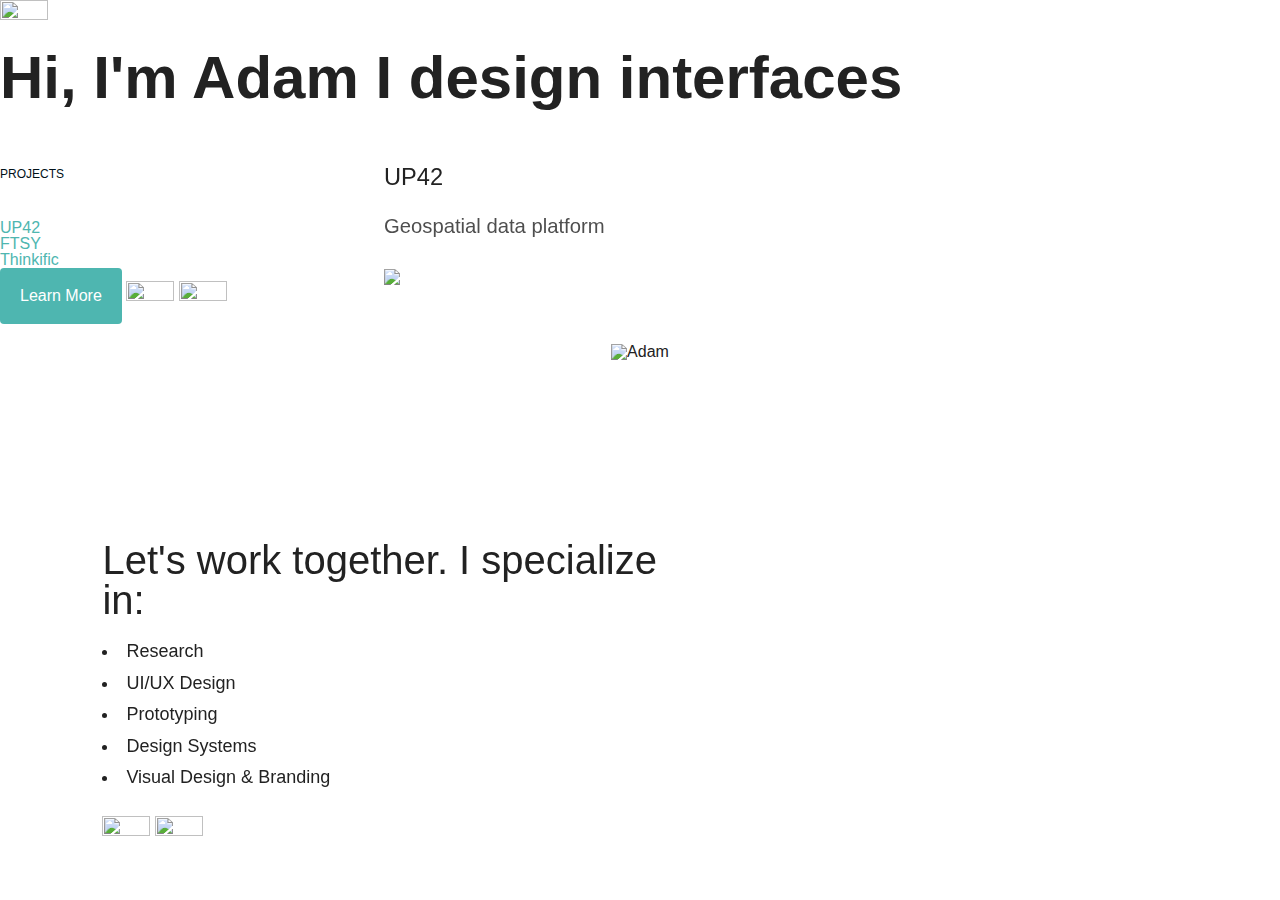
==== index.html @ db5db2db "Update index.html" ====
<!DOCTYPE html>
<html>
<head>
<meta charset="UTF-8">
<meta name="viewport" content="width=device-width, initial-scale=1.0">
<title>Adam Tester | Portfolio</title>
<link rel="stylesheet" href="css/style.css">
<link rel="icon" type="image/image/x-icon" href="images/favicon.ico"/>
<script async src="https://www.googletagmanager.com/gtag/js?id=UA-55366802-1"></script>
<script>
  window.dataLayer = window.dataLayer || [];
  function gtag(){dataLayer.push(arguments);}
  gtag('js', new Date());

  gtag('config', 'UA-55366802-1');
</script>
<!--[if lt IE 9]>
<script src="js/html5shiv.min.js"></script>
<link rel="stylesheet" href="css/ie.css">
<![endif]-->
<script src="https://ajax.googleapis.com/ajax/libs/jquery/1.11.1/jquery.min.js"></script>
<script src="js/animate.js"></script>
  <script src="js/responsiveslides.min.js"></script>
  <script>
    $(function () {
      $("#heroslider").responsiveSlides({
        manualControls: '#heroslider-pager',
        speed: 1000,
        auto: true,
        nav: true
      });
    });
</script>
</head>

<body>

<div class="flex-container">
	<div class="flex-child">
		<div class="contents">
		    <a href="index.html"><img src="images/logo-black.png" width="48" height="48"></a>
	      	<h1><span>Hi, I'm Adam</span> I design interfaces</h1>
		     <div id="heroslider-pager">
		          <h2 class="overline">Projects</h2>
		          <ol>
		             <li><a href="up42.html">UP42</a></li>
		             <li><a href="ftsy.html">FTSY</a></li>
		             <li><a href="thinkific.html">Thinkific</a></li>
		          </ol>
		    </div>
		    <div class="links">
		    	<a class="button" href="#about">Learn More</a>
		    	<a class="icon" href="https://dribbble.com/adaaam" target="_blank"><img src="images/icon-dribbble.svg" width="48" height="48"></a>
		    	<a class="icon" href="https://www.linkedin.com/in/adam-tester-50ab0ba7/" target="_blank"><img src="images/icon-linkedin.svg" width="48" height="48"></a>
			</div>
		</div>
	</div>

	<div class="flex-child">
      <div class="header-img">
        <ul class="rslides" id="heroslider">
            <li style="background-image: url(images/up42-index.png); background-position:left  center;" data-type="background" data-speed="5">
            	<h3>UP42</h3>
            	<p>Geospatial data platform</p>
            	<a href="up42.html"><img src="images/icon-right_arrow.svg"></a>
            </li>
            <li style="background-image: url(images/ftsy-index.png); background-position: center;" data-type="background" data-speed="5">
            	<h3>FTSY</h3>
            	<p>iOS shoe shopping app</p>
            	<a href="ftsy.html"><img src="images/icon-right_arrow.svg"></a>
            </li>    
            <li style="background-image: url(images/onboarding-index.png); background-position: center;" data-type="background" data-speed="5">
            	<h3>Thinkific</h3>
            	<p>Online course creation platform</p>
            	<a href="thinkific.html"><img src="images/icon-right_arrow.svg"></a>
            </li>       
        </ul>
      </div>
    </div>
</div>

<div class="about" id="about">
	<h2 class="overline">About me</h2>
	<p class="intro-large">I’m a <span>digital product designer</span> based in Berlin with extensive experience working in fast growing software startups in North America and Europe.</p>
	<p>I have a background in crafting beautiful user-centered experiences, and have worked on a diverse range of products including B2B/B2C, SaaS, websites and mobile apps.</p>
</div>

<div class="flex-container">
	<div class="flex-child" style="display: flex; justify-content: center;">
    	<img src="images/adam.jpg" alt="Adam">
    </div>

	<div class="flex-child contact">
		<div class="contents">
	      	<h2><span>Let's work together. I specialize in:</h2>
	      	<ul>
	      		<li>Research</li>
	      		<li>UI/UX Design</li>
	      		<li>Prototyping</li>
	      		<li>Design Systems</li>
	      		<li>Visual Design & Branding</li>
	      	</ul>

		    <div class="links">
		    	<a class="icon" href="https://dribbble.com/adaaam" target="_blank"><img src="images/icon-dribbble.svg" width="48" height="48"></a>
		    	<a class="icon" href="https://www.linkedin.com/in/adam-tester-50ab0ba7/" target="_blank"><img src="images/icon-linkedin.svg" width="48" height="48"></a>
			</div>
		</div>
	</div>
</div>

</body>
</html>
---- css/style.css ----
*, *:before, *:after {
	box-sizing: border-box;
	-moz-box-sizing: border-box;
	-webkit-box-sizing: border-box;
	}

html, body { 
	height: 100%;
	}

body {
	font: 100% 'Poppins', Helvetica, Arial, sans-serif;
	color: #222222;
	line-height: 1;
	margin: 0;
	padding: 0;
	background: #FFF;
	font-weight: 300;
	}
	
img {
	max-width: 100%;
	height: auto;
	}

/* Reset */

div, h1, h2, h3, h4, h5, h6, p, ul, ol, li {
	margin: 0;
	padding: 0;
	}

article, aside, footer, header, nav, section {
	display: block; 
	}

/* Type */

@font-face {
	font-family:"Metropolis"; 
	src: url(../type/Metropolis-Thin.otf);
	font-weight: 300;
	}

@font-face {
	font-family:"Metropolis"; 
	src: url(../type/Metropolis-Regular.otf);
	font-weight: 400;
	}

@font-face {
	font-family:"Metropolis"; 
	src: url(../type/Metropolis-Medium.otf);
	font-weight: 500;
	}

@font-face {
	font-family:"Metropolis"; 
	src: url(../type/Metropolis-Bold.otf);
	font-weight: 600;
	}

p {
	margin-bottom: 1.25em;
	font-size: 1.125em;
	line-height: 1.75;
	max-width: 650px;
	opacity: 0.8;
	}
	
h1, h2, h3, h4, h5, h6 {
	margin-bottom: 1rem;
	font-weight: 300;
	line-height: 1.3;
	}
	
h1, h2 {
	font-size: 2.5em;
	line-height: 1;
	}

h1 {
	margin-bottom: 1em;
	font-weight: 600;
	font-size: 60px;
	}

h3 {
	font-size: 1.3125em;
	}

.caption {
    font-style: italic;
    text-align: center;
    width: 100%;
    margin: 0 auto;
    font-size: 1em;
    opacity: 0.7;
	}

.index {
	background: url(../images/portfolio-bg.svg) no-repeat 0 0;
	background-size: cover;
	background-color: #FFF;
	}

.about-bg {
	background: url(../images/DSC06315.png) no-repeat;
	background-size: cover;
	}

.index .logo h1 {
	color: #222;
	}

.intro-header {
	font-size: 6.25em;
	color: #4eb6b0;
	max-width: 370px;
	position: relative;
	z-index:  3;
	line-height: 0.8;
	top: 200px;
	padding: 0 30px;
	}

.intro-header a {
	font-size: 14px;
	text-transform: uppercase;
	position: relative;
	font-weight: bold;
	cursor: pointer;
	color: #FFF;
	}

.intro-header a:after {
	position: absolute;
	content: "";
	height: 2px;
	background-color: #FFF;
	width: 13%;
	margin-left: 10px;
	top: 45%;
	}

.intro-header a:hover {
	color: #4eb6b0;
	}

.project-intro {
	margin: 180px auto 24px;
	padding: 0 1.875em 40px;
	color: #FFF;
	float: left;
	width: 100%;
	text-align: center;
	}

.project-intro h1 {
	font-size: 20px;
	margin-bottom: 56px;
	position: relative;
	font-weight: 500;
	}

.project-intro h1 span {
	display: block;
	font-weight: 600;
	line-height: 1;
	margin-bottom: 15px;
	font-size: 2.5em;
	}

.project-intro p {
	font-size: 20px;
	max-width: 550px;
	margin: 0 auto;
	}

.about h1:after, .project-intro h1:after {
	margin: initial;
	}

.project-info {
	padding: 60px 0;
	margin: 0 auto;
	max-width: 650px;
	}

.project-image {
	margin-top: 75px;
	}

.project-info h2 {
	text-transform: uppercase;
	font-weight: 600;
	color: #4eb6b0;
	font-size: 18px;
	line-height: 1.3;
	}

.project-info .intro {
	font-size: 24px;
	font-weight: 600;
	opacity: 1;
	}

.project-img {
    width: 100%;
    text-align: center;
	}

.project-img img {
	width: 650px;
	position: relative;
    bottom: -3px;
	}

@media screen and (min-width: 641px) {
.intro-header {
	line-height: 0.6;
	max-width: 480px;
	font-size: 8.5em;
	}

.project-image {
	margin-top: 100px;
	}
}

@media screen and (min-width: 1025px) {
.intro-header {
	top: 30%;
	left: 12%;
	font-size: 14.125em;
	max-width: initial;
	position: fixed;
	display: block;
	color: #4eb6b0;
	}

.intro-header a {
	color: #222;
	top: -40px;
	}

.intro-header a:after {
	background-color: #222;
	}

.project-intro {
	width: 50%;
	text-align: left;
	padding-left: 8%;
	margin: 270px auto 0;
	}

.project-intro h1 span {
	font-size: 3.75rem;
	}

.project-intro p {
	margin: initial;
	}

.project-info {
	padding: 120px 0;
	position: relative;
	}

.project-info h2 {
	font-size: 20px;
	position: absolute;
    z-index: 1;
    top: 130px;
    left: -115px;
    -webkit-transform-origin: 0 0;
    -ms-transform-origin: 0 0;
    transform-origin: 0 0;
    -webkit-transform: rotate(-90deg) translateX(-100%);
    -ms-transform: rotate(-90deg) translateX(-100%);
    transform: rotate(-90deg) translateX(-100%);
	}

.project-img {
	float: left;
	overflow: hidden;
    width: 50%;
    bottom: -3px; 
    right: 0;
    position: absolute;
    max-width: 740px;
    padding-left: 1.875em;
	padding-right: 8%;
	}

.project-img img {
	width: 100%;
	}
}

@media screen and (min-width: 1920px) {
.intro-header {
	font-size: 18.125em;
	}
}
	
/* Lists */

ul {
	margin-bottom: 1.25em;
	list-style-position: inside;
	line-height: 1.75;
	font-size: 1.125em;
	}


@media screen and (min-width: 1025px) {
	ol { 
	    counter-reset: item;
	    list-style-type: none;
	}

	ol li {
	    list-style-type: decimal-leading-zero;
	    list-style-position: outside;
	    display: block;
	}
}

/* Links */

a {
	color: #4EB6B0;
	text-decoration: none;
	}

a:hover, a:focus {
	transition: all 0.2s ease-in-out 0s;
	-moz-transition: all 0.2s ease-in-out 0s; 
	-webkit-transition: all 0.2s ease-in-out 0s;
	}

a img {
	border: none; 
	}

a[href*="#"] img {
	-webkit-transition: all 0.4s ease;
	transition: all 0.4s ease;
	position: absolute;
	bottom: 20px;
	left: 0;
	right: 0;
	margin: 0 auto;
	}
	
a[href*="#"] img:hover {
	opacity: 0.5;
	-webkit-transform: rotate(360deg);
	transform: rotate(360deg);
	}

.button {
	margin-bottom: 1.25em;
	background: #4eb6b0;
	color: #FFF;
	display: inline-block;
	padding: 1.25em;
	border-radius: 4px;
	}
	
.button:hover {
	opacity: 0.7;
	}
	
/* Layout */

.row {
	margin: 0 auto;
	max-width: 88em;
	width: 100%;
	overflow: hidden;
	}
	
.col {
	float: left;
	width: 100%;
	padding-left: 1.875em;
	padding-right: 1.875em;
	position: relative;
	}

.full {
	padding-left: 1.875em;
	padding-right: 1.875em;
	}

.header-container {
	position: absolute;
	width: 100%;
	max-width: 70em;
	}
	
.header-pager {
	width: 100%;
	position: absolute;
	}

.header-img {
	width: 100%;
	height: 100%;
	}
	
.logo img {
	vertical-align: middle;
	width: 40px;
	}

.logo h1 {
	display: none;
	font-size: 12px;
	font-weight: 400;
	margin-left: 4px;
	color: #FFF;
	}

.logo:hover {
	opacity: 0.8;
	}

.logo {
	margin: 0 0 0.625em;
	position: absolute;
	z-index: 3;
	top: 30px;
	left: 30px;
	font-size: 2em;
	color: #011118;
	display: inline-block;
	}

.project-container {
	max-width: 900px;
	margin: 0 auto;
	}

.about {
	max-width: 600px;
	margin: 160px 8% 100px;
	position: absolute;
	color: #FFF;
	}

.about p {
	opacity: 1;
	}

.contact {
	margin: 160px 8% 0;
	font-weight: 400;
	position: absolute;
	}

footer {
 	width: 100%;
  	position: relative;
  	clear: both; 
  	overflow: hidden;
  	text-align: center;
  	padding-bottom: 40px;
  	}
	
footer p {
	font-size: 1em;
	margin-top: 48px;
	}

footer .logo {
	margin-top: 40px;
	position: static;
	width: 32px;
	margin-bottom: 0;
	}

.social {
	margin-top: 40px;
	display: block;
	}

@media screen and (min-width: 641px) {
.about {
	margin: 220px 8% 200px;
	}

.contact {
	margin: 180px 8% 0;
	width: 50%;
	max-width: 600px;
	}

footer {
  	margin: 80px 0;
  	padding-bottom: 80px;
  	}

footer p {
	float: left;
	font-size: 1em;
	margin: 10px 0;
	padding-left: 8%;
	}

footer .logo {
	margin-top: 0;
	}

.social {
	float: right;
	margin-top: 10px;
	padding-right: 8%;
	}
}

@media screen and (min-width: 1025px) {
.logo{
	top: 40px;
	}
	
.header-pager {
	width: 40%;
	float: left;
	position: relative;
	height: 100%;
	}

.header-img {
	width: 70%;
	position: absolute;
	bottom: 0;
	right: 0;
	height: 82%;
	}

.logo {
	left: 8%;
	}

footer .row {
	text-align: left;
	}

.project-header .row {
	position: relative;
	height: 650px;
	}
}	

@media screen and (min-width: 1120px) {
.project-overlay {
	padding: 0;
	}

.project-header .row {
	height: 750px;
	}
}
		
/* Navigation */

nav {
	position: absolute;
	top: 30px;
	right: 15px;
	z-index: 3;
	font-size: 12px;
	}
	
nav ul {
	line-height: 3.5;
	font-size: 1em;
	}

nav li {
	display: inline-block;
	}

nav a {
	font-size: 1em;
	padding: 15px;
	color: #011118;
	font-weight: 400;
	}
	
@media screen and (min-width: 35em) {
nav {
	left: auto;
	top: 27px;
	right: 15px;
	font-size: initial;
	}	

.logo h1 {
	font-size: 16px;
	display: inline-block;
	}
}

@media screen and (min-width: 1024px) {
nav {
	right: 8%;
	top: 35px;
	}
}


 /* Portfolio Pages */

.project-bg {
	background: #F2F2F2;
	margin: 60px 0;
 	}

.project-bg:last-of-type {
	margin-bottom: 0;
 	}

.mobile-mockup {
	margin-top: 50px;
	}

.mobile-bg {
	height: 300px;
	margin-top: 200px;
	position: relative;
	}

.think-header {
	background: url(../images/onboarding-bg.svg) bottom no-repeat;
	background-size: cover;
	background-color: #34002F;
	}

.up-header {
	background: url(../images/up-bg.svg) bottom no-repeat;
	background-size: cover;
	background-color: #020047;
	}


.ftsy-header {
	background: url(../images/ftsy-bg.svg) bottom no-repeat;
	background-size: cover;
	background-color: #C6AA74;
	}

.think-app-overlay {
	position: relative;
	top: -100px;
	max-width: 900px;
	margin: 0 auto -120px;
	padding: 0 15px;
	}

@media screen and (min-width: 641px) {
.mobile-bg {
	height: 500px;
	}
}

@media screen and (min-width: 1025px) {
.project-bg {
	margin: 120px 0;
 	}

.mobile-bg {
	height: 679px;
	margin-top: 400px;
	}
}

@media screen and (min-width: 1120px) {
.theme-overlay {
	min-height: 4178px;
	}
}

/* Misc */

video {
	width: 100% !important;
	height: auto !important;
	border: 1px solid #dadada;
	margin-bottom: 100px;
	}

/* HP Slider */

.rslides {
	list-style: none;
	padding: 0;
	margin: 0 auto 40px;
	width: 100%;
	height: 100%;
  	}

.rslides li {
	-webkit-backface-visibility: hidden;
	position: absolute;
	display: none;
	width: 100%;
	left: 0;
	top: 0;
	background-size: cover;
	height: 100%;
 	}

  .rslides_nav {
	z-index: 1000;
	bottom: 32px;
	}

 .rslides_nav:hover {
 	opacity: 0.5;
 	}

 .rslides_nav.prev {
 	position: absolute;
 	left: 30px;
 	background: url(../images/left-arrow.png) no-repeat;
 	background-size: 30px;
 	width: 30px;
 	height: 30px;
 	color: transparent;
	}

 .rslides_nav.next {
 	position: absolute;
 	left: 80px;
 	background: url(../images/right-arrow.png) no-repeat;
 	background-size: 30px;
 	width: 30px;
 	height: 30px;
 	color: transparent;
	}

.rslides li:first-child {
	position: relative;
	display: block;
	float: left;
	}

.rslides img {
	display: block;
	height: auto;
	float: left;
	width: 100%;
	border: 0;
 	}

#heroslider {
	box-shadow: none;
	-moz-box-shadow: none;
	-webkit-box-shadow: none;
	margin: 0 auto;
	position: relative;
	}

.rslides_tabs {
	padding: 0;
	position: absolute;
	bottom: 40px;
	left: 30px;
	z-index: 100;
	text-align: left;
	font-weight: 500;
	margin-bottom: 30px;
	padding-bottom: 10px;
	}

.rslides_tabs li {
	position: relative;
	list-style-type: none;
	}

.rslides_tabs a {
	width: auto;
	line-height: 22px;
	height: auto;
	background: transparent;
	color: #011118;
	display: none;
	font-size: 40px;
	font-weight: 200;
	opacity: 0.3;
	}

.rslides_tabs li span {
	display: block;
	font-weight: 300;
	font-size: 14px;
	}

.rslides_here a {
	color: #011118;
	display: block;
	opacity: 1;
	font-weight: 600;
	border-bottom: 9px solid #A7DBD8;
	transition: none;
	}

#heroslider-pager {
	list-style: none;
	}

#heroslider-pager img {
	float: left;
	}

#heroslider-pager h2 {
	font-size: 12px;
	margin-bottom: 40px;
	text-transform: uppercase;
	color: #011118;
	font-weight: 400;
	display: none;
	}

@media screen and (min-width: 1025px) {
.rslides_nav {
	display: none;
	}

.rslides_tabs {
	top: initial;
	bottom: 11%;
	left: 8%;
	margin: 0;
	}

.rslides_tabs li {
	margin-bottom: 36px;
	}

.rslides_tabs a {
	display: inline-block;
	}

#heroslider-pager, #heroslider-pager h2 {
	display: block;
	}
 }

 @media screen and (min-width: 1280px) {
.rslides_nav.prev {
	right: 15%;
	left: initial;
	bottom: 86%;
	display: none;
	background: url(../images/left-arrow.png) no-repeat;
	background-size: 30px;
	}

.rslides_nav.next {
 	right: 11%;
 	left: initial;
 	top: 86%;
 	display: none;
 	background: url(../images/left-arrow.png) no-repeat;
 	background-size: 30px;
	}
 }
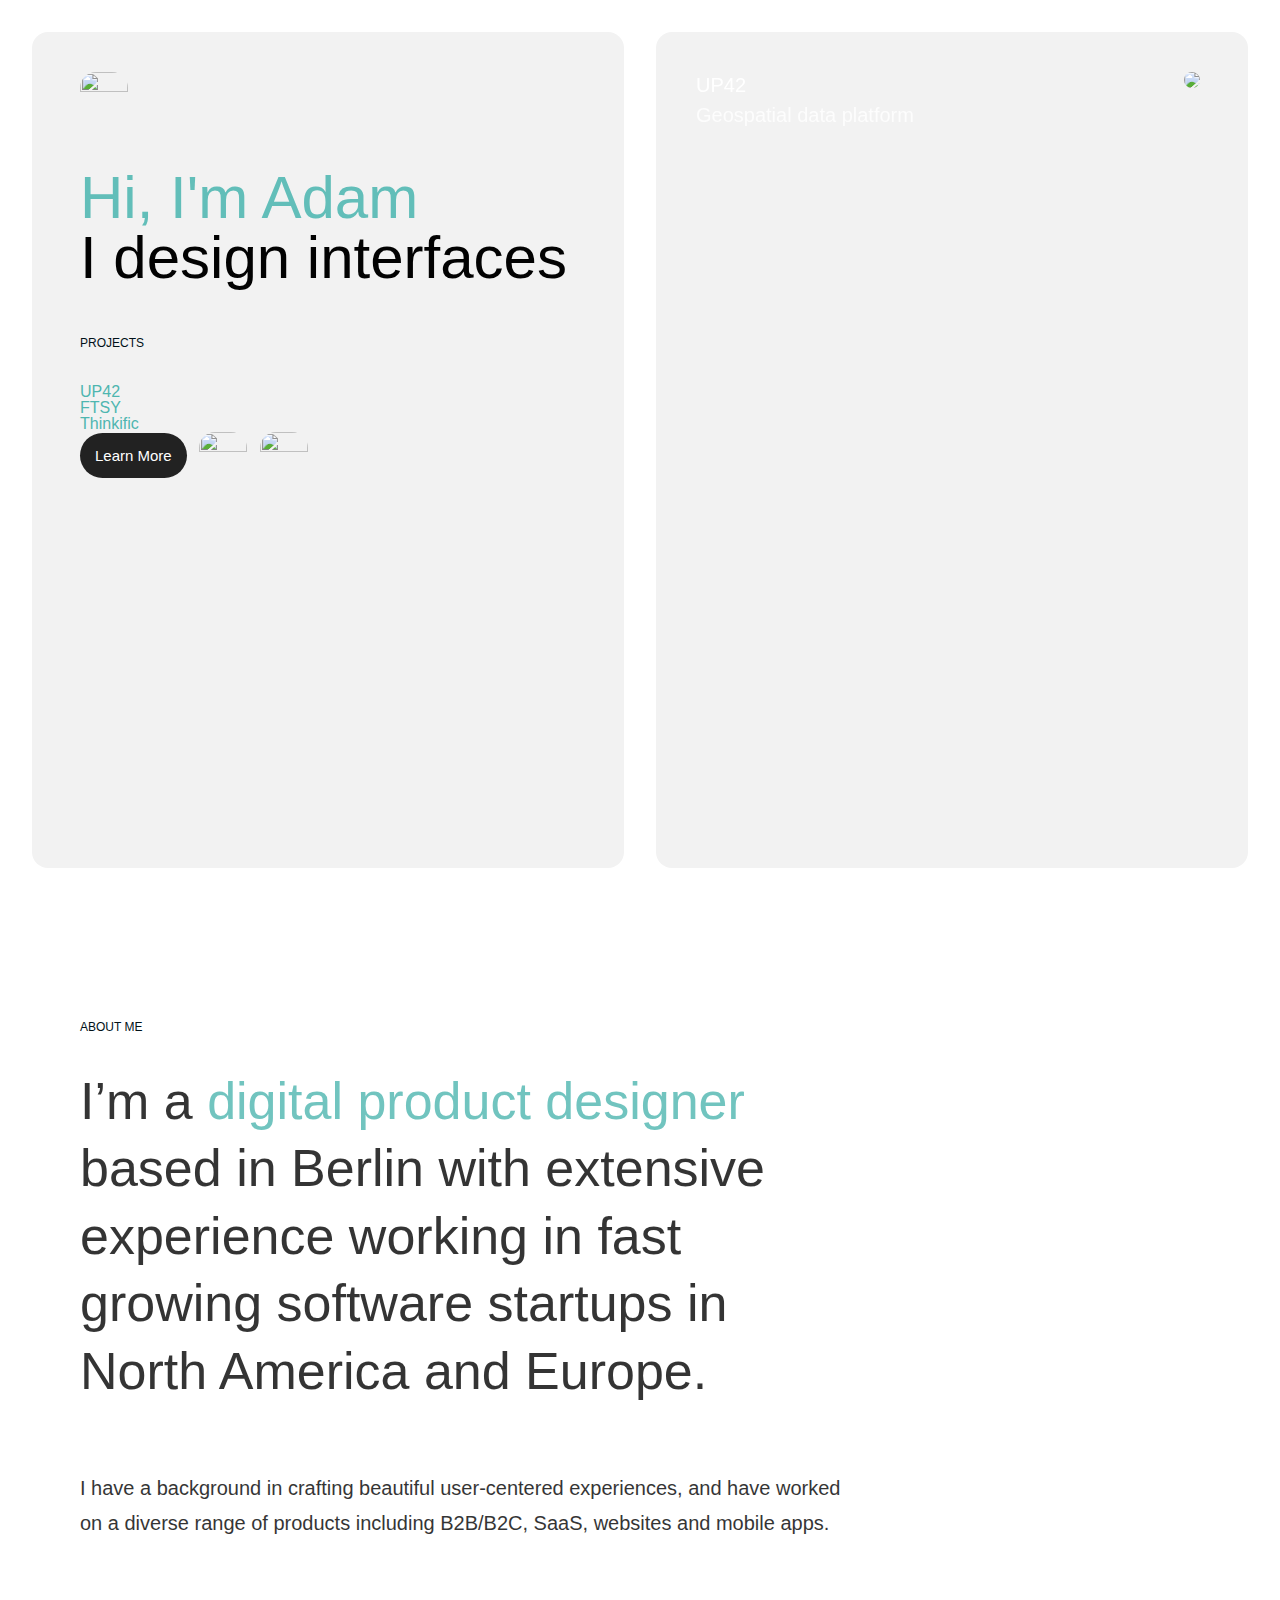
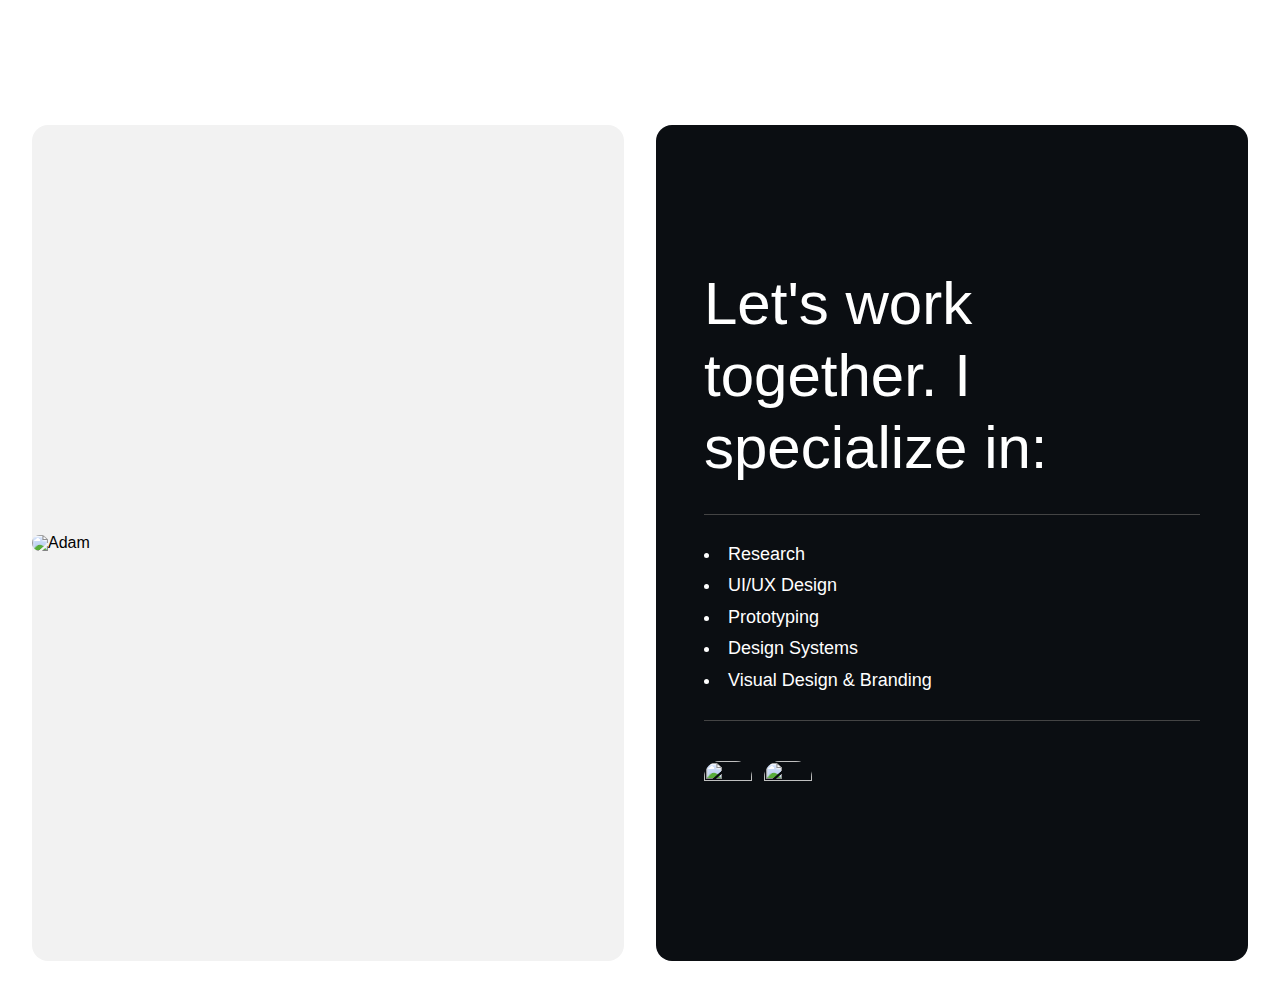
==== commit 2be0b002: "CSS updates mobile" ====
--- a/index.html
+++ b/index.html
@@ -63,16 +63,19 @@
             	<h3>UP42</h3>
             	<p>Geospatial data platform</p>
             	<a href="up42.html"><img src="images/icon-right_arrow.svg"></a>
+            	<a class="link" href="up42.html">View Project &#x2192;</a>
             </li>
             <li style="background-image: url(images/ftsy-index.png); background-position: center;" data-type="background" data-speed="5">
             	<h3>FTSY</h3>
             	<p>iOS shoe shopping app</p>
             	<a href="ftsy.html"><img src="images/icon-right_arrow.svg"></a>
+            	<a class="link" href="ftsy.html">View Project &#x2192;</a>
             </li>    
             <li style="background-image: url(images/onboarding-index.png); background-position: center;" data-type="background" data-speed="5">
             	<h3>Thinkific</h3>
             	<p>Online course creation platform</p>
             	<a href="thinkific.html"><img src="images/icon-right_arrow.svg"></a>
+            	<a class="link" href="thinkific.html">View Project &#x2192;</a>
             </li>       
         </ul>
       </div>
--- a/css/style.css
+++ b/css/style.css
@@ -9,13 +9,13 @@
 	}
 
 body {
-	font: 100% 'Poppins', Helvetica, Arial, sans-serif;
-	color: #222222;
+	font: 100% 'Helvetica Neue', Helvetica, Arial, sans-serif;
+	color: #020202;
 	line-height: 1;
 	margin: 0;
 	padding: 0;
 	background: #FFF;
-	font-weight: 300;
+	font-weight: 400;
 	}
 	
 img {
@@ -37,32 +37,32 @@
 /* Type */
 
 @font-face {
-	font-family:"Metropolis"; 
-	src: url(../type/Metropolis-Thin.otf);
+	font-family:"Helvetica Neue"; 
+	src: url(../type/helvetica-neue/HelveticaNeue-Thin.otf);
 	font-weight: 300;
 	}
 
 @font-face {
-	font-family:"Metropolis"; 
-	src: url(../type/Metropolis-Regular.otf);
+	font-family:"Helvetica Neue"; 
+	src: url(../type/helvetica-neue/HelveticaNeue-Light.otf);
 	font-weight: 400;
 	}
 
 @font-face {
-	font-family:"Metropolis"; 
-	src: url(../type/Metropolis-Medium.otf);
+	font-family:"Helvetica Neue"; 
+	src: url(../type/helvetica-neue/HelveticaNeue-Regular.otf);
 	font-weight: 500;
 	}
 
 @font-face {
-	font-family:"Metropolis"; 
-	src: url(../type/Metropolis-Bold.otf);
+	font-family:"Helvetica Neue"; 
+	src: url(../type/helvetica-neue/HelveticaNeueBold.ttf);
 	font-weight: 600;
 	}
 
 p {
 	margin-bottom: 1.25em;
-	font-size: 1.125em;
+	font-size: 1.25em;
 	line-height: 1.75;
 	max-width: 650px;
 	opacity: 0.8;
@@ -80,9 +80,16 @@
 	}
 
 h1 {
-	margin-bottom: 1em;
-	font-weight: 600;
+	margin-bottom: 0.75em;
+	font-weight: 500;
 	font-size: 60px;
+	}
+
+h2 {
+	margin-bottom: 0.75em;
+	font-weight: 500;
+	font-size: 40px;
+	line-height: 1.3;
 	}
 
 h3 {
@@ -98,19 +105,25 @@
     opacity: 0.7;
 	}
 
+.overline {
+	font-size: 12px;
+	margin-bottom: 32px;
+	text-transform: uppercase;
+	color: #011118;
+	font-weight: 400;
+	display: none;
+	}
+
+.intro-large {
+	font-size: 36px;
+	line-height: 1.3;
+	font-weight: 400;
+	}
+
 .index {
 	background: url(../images/portfolio-bg.svg) no-repeat 0 0;
 	background-size: cover;
 	background-color: #FFF;
-	}
-
-.about-bg {
-	background: url(../images/DSC06315.png) no-repeat;
-	background-size: cover;
-	}
-
-.index .logo h1 {
-	color: #222;
 	}
 
 .intro-header {
@@ -177,7 +190,7 @@
 	margin: 0 auto;
 	}
 
-.about h1:after, .project-intro h1:after {
+.project-intro h1:after {
 	margin: initial;
 	}
 
@@ -216,6 +229,28 @@
     bottom: -3px;
 	}
 
+.contact h2 {
+	font-size: 60px;
+	line-height: 1.2;
+	font-weight: 400;
+	margin-bottom: 0.5em;
+	}
+
+.contact ul {
+	border-top: 1px solid #444444; 
+	border-bottom: 1px solid #444444; 
+	padding: 24px 0; 
+	margin-bottom: 40px;
+	}
+
+.link {
+	display: block;
+	margin-left: 40px;
+	color: #FFF;
+	font-weight: 600;
+	font-size: 14px;
+	}
+
 @media screen and (min-width: 641px) {
 .intro-header {
 	line-height: 0.6;
@@ -229,6 +264,16 @@
 }
 
 @media screen and (min-width: 1025px) {
+.overline {
+	display: block;
+	}
+
+.intro-large {
+	font-size: 52px;
+	line-height: 1.3;
+	font-weight: 400;
+	}
+
 .intro-header {
 	top: 30%;
 	left: 12%;
@@ -297,6 +342,10 @@
 .project-img img {
 	width: 100%;
 	}
+
+.link {
+	display: none;
+	}
 }
 
 @media screen and (min-width: 1920px) {
@@ -362,12 +411,12 @@
 	}
 
 .button {
-	margin-bottom: 1.25em;
-	background: #4eb6b0;
+	background: #222;
 	color: #FFF;
 	display: inline-block;
-	padding: 1.25em;
-	border-radius: 4px;
+	padding: 1em;
+	border-radius: 32px;
+	font-size: 15px;
 	}
 	
 .button:hover {
@@ -375,6 +424,44 @@
 	}
 	
 /* Layout */
+
+.flex-container {
+	padding: 24px;
+	flex-direction:column;
+	display: flex;
+	}
+
+.flex-child {
+	border-radius: 16px;
+	background: #f2f2f2;
+	overflow: hidden;
+	flex: 1;
+	}
+
+.flex-child:first-child {
+    margin-bottom: 32px;
+	} 
+
+.flex-child.contact {
+	background-color: #0B0E12;
+	color: #FFF;
+	display: flex;
+	justify-content: center;
+	}
+
+.contents {
+	padding: 32px 40px 40px;
+	}
+
+.contents h1 {
+	margin-bottom: 48px;
+	margin-top: 48px;
+	}
+
+.contents h1 span {
+	color: #62BEB9;
+	display: block;
+	}
 
 .row {
 	margin: 0 auto;
@@ -409,7 +496,7 @@
 
 .header-img {
 	width: 100%;
-	height: 100%;
+	height: 656px;
 	}
 	
 .logo img {
@@ -446,20 +533,12 @@
 	}
 
 .about {
-	max-width: 600px;
-	margin: 160px 8% 100px;
-	position: absolute;
-	color: #FFF;
-	}
-
-.about p {
-	opacity: 1;
-	}
-
-.contact {
-	margin: 160px 8% 0;
-	font-weight: 400;
-	position: absolute;
+	margin: 60px 64px 72px 64px;
+	}
+
+
+.home-intro span, .about span {
+	color: #4EB6B0;
 	}
 
 footer {
@@ -488,17 +567,16 @@
 	display: block;
 	}
 
+.links > * {
+    vertical-align:middle;  // Align children to middle of line
+}
+
+.links a {
+	display: inline-block;
+	margin-right: 8px;
+	}
+
 @media screen and (min-width: 641px) {
-.about {
-	margin: 220px 8% 200px;
-	}
-
-.contact {
-	margin: 180px 8% 0;
-	width: 50%;
-	max-width: 600px;
-	}
-
 footer {
   	margin: 80px 0;
   	padding-bottom: 80px;
@@ -523,6 +601,38 @@
 }
 
 @media screen and (min-width: 1025px) {
+.flex-container {
+	padding: 32px;
+	display: flex;
+	position: relative;
+	height: 720px;
+	height: 100%;
+	flex-direction:row;
+	}
+
+.flex-child {
+	flex: 1;
+	flex-direction: column;
+	overflow: hidden;
+	}
+
+.flex-child:first-child {
+    margin-right: 32px;
+    margin-bottom: 0;
+	} 
+
+.flex-child img {
+	border-radius: 16px;
+	}
+
+.contents {
+	padding: 40px 48px 48px;
+	}
+
+.about {
+	margin: 120px 80px 152px 80px;
+	}
+	
 .logo{
 	top: 40px;
 	}
@@ -535,15 +645,7 @@
 	}
 
 .header-img {
-	width: 70%;
-	position: absolute;
-	bottom: 0;
-	right: 0;
-	height: 82%;
-	}
-
-.logo {
-	left: 8%;
+	height: 100%;
 	}
 
 footer .row {
@@ -553,6 +655,10 @@
 .project-header .row {
 	position: relative;
 	height: 650px;
+	}
+
+.about p {
+	max-width: 70%;
 	}
 }	
 
@@ -573,7 +679,7 @@
 	top: 30px;
 	right: 15px;
 	z-index: 3;
-	font-size: 12px;
+	font-size: 14px;
 	}
 	
 nav ul {
@@ -713,11 +819,27 @@
 	top: 0;
 	background-size: cover;
 	height: 100%;
+	border-radius: 16px;
+	color: #fff;
+ 	}
+
+ .rslides li h3 {
+ 	font-weight: 500;
+ 	margin: 40px 0 0 40px;
+ 	font-size: 20px;
+ 	}
+
+ .rslides li p {
+ 	font-weight: 300;
+ 	font-size: 20px;
+ 	margin-left: 40px;
+ 	margin-bottom: 8px;
  	}
 
   .rslides_nav {
 	z-index: 1000;
-	bottom: 32px;
+	bottom: 64px;
+	left: 32px;
 	}
 
  .rslides_nav:hover {
@@ -725,23 +847,24 @@
  	}
 
  .rslides_nav.prev {
- 	position: absolute;
- 	left: 30px;
- 	background: url(../images/left-arrow.png) no-repeat;
- 	background-size: 30px;
- 	width: 30px;
- 	height: 30px;
+ 	position: relative;
+ 	background: url(../images/icon-left_arrow.svg) no-repeat;
+ 	background-size: 40px;
+ 	width: 40px;
+ 	height: 40px;
  	color: transparent;
+	display: inline-block;
+	margin-right: 8px;
 	}
 
  .rslides_nav.next {
- 	position: absolute;
- 	left: 80px;
- 	background: url(../images/right-arrow.png) no-repeat;
- 	background-size: 30px;
- 	width: 30px;
- 	height: 30px;
+ 	position: relative;
+ 	background: url(../images/icon-right_arrow.svg) no-repeat;
+ 	background-size: 40px;
+ 	width: 40px;
+ 	height: 40px;
  	color: transparent;
+ 	display: inline-block;
 	}
 
 .rslides li:first-child {
@@ -751,11 +874,11 @@
 	}
 
 .rslides img {
-	display: block;
-	height: auto;
-	float: left;
-	width: 100%;
-	border: 0;
+	display: none;
+ 	}
+
+ .rslides img:hover {
+ 	opacity: 0.5;
  	}
 
 #heroslider {
@@ -768,13 +891,12 @@
 
 .rslides_tabs {
 	padding: 0;
-	position: absolute;
 	bottom: 40px;
 	left: 30px;
 	z-index: 100;
 	text-align: left;
 	font-weight: 500;
-	margin-bottom: 30px;
+	margin-bottom: 16px;
 	padding-bottom: 10px;
 	}
 
@@ -790,7 +912,7 @@
 	background: transparent;
 	color: #011118;
 	display: none;
-	font-size: 40px;
+	font-size: 36px;
 	font-weight: 200;
 	opacity: 0.3;
 	}
@@ -805,26 +927,18 @@
 	color: #011118;
 	display: block;
 	opacity: 1;
-	font-weight: 600;
+	font-weight: 500;
 	border-bottom: 9px solid #A7DBD8;
 	transition: none;
 	}
 
 #heroslider-pager {
 	list-style: none;
+	display: none;
 	}
 
 #heroslider-pager img {
 	float: left;
-	}
-
-#heroslider-pager h2 {
-	font-size: 12px;
-	margin-bottom: 40px;
-	text-transform: uppercase;
-	color: #011118;
-	font-weight: 400;
-	display: none;
 	}
 
 @media screen and (min-width: 1025px) {
@@ -836,23 +950,29 @@
 	top: initial;
 	bottom: 11%;
 	left: 8%;
-	margin: 0;
 	}
 
 .rslides_tabs li {
-	margin-bottom: 36px;
+	margin-bottom: 24px;
 	}
 
 .rslides_tabs a {
 	display: inline-block;
 	}
 
-#heroslider-pager, #heroslider-pager h2 {
+.rslides img {
+	position: absolute;
+	right: 48px;
+	top: 40px;
+	display: block;
+ 	}
+
+#heroslider-pager {
 	display: block;
 	}
  }
 
- @media screen and (min-width: 1280px) {
+ @media screen and (min-width: 1025px) {
 .rslides_nav.prev {
 	right: 15%;
 	left: initial;
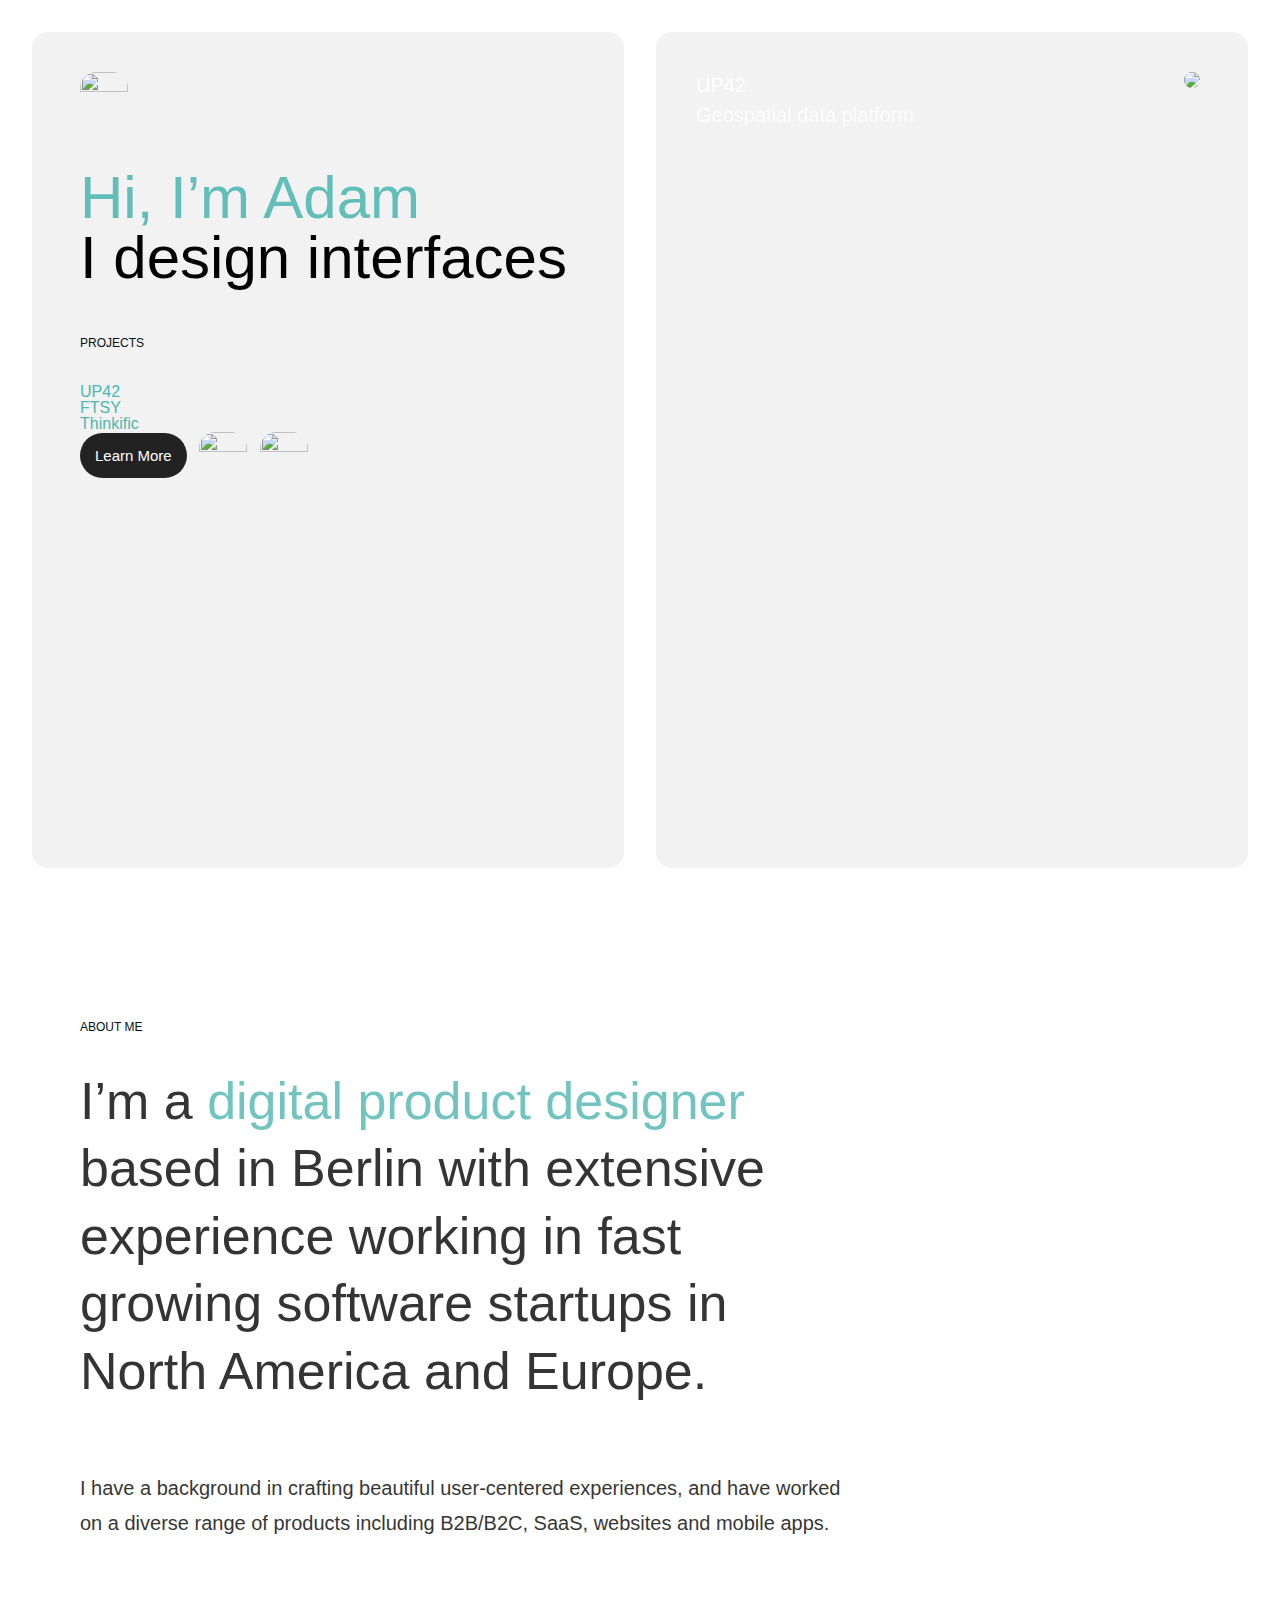
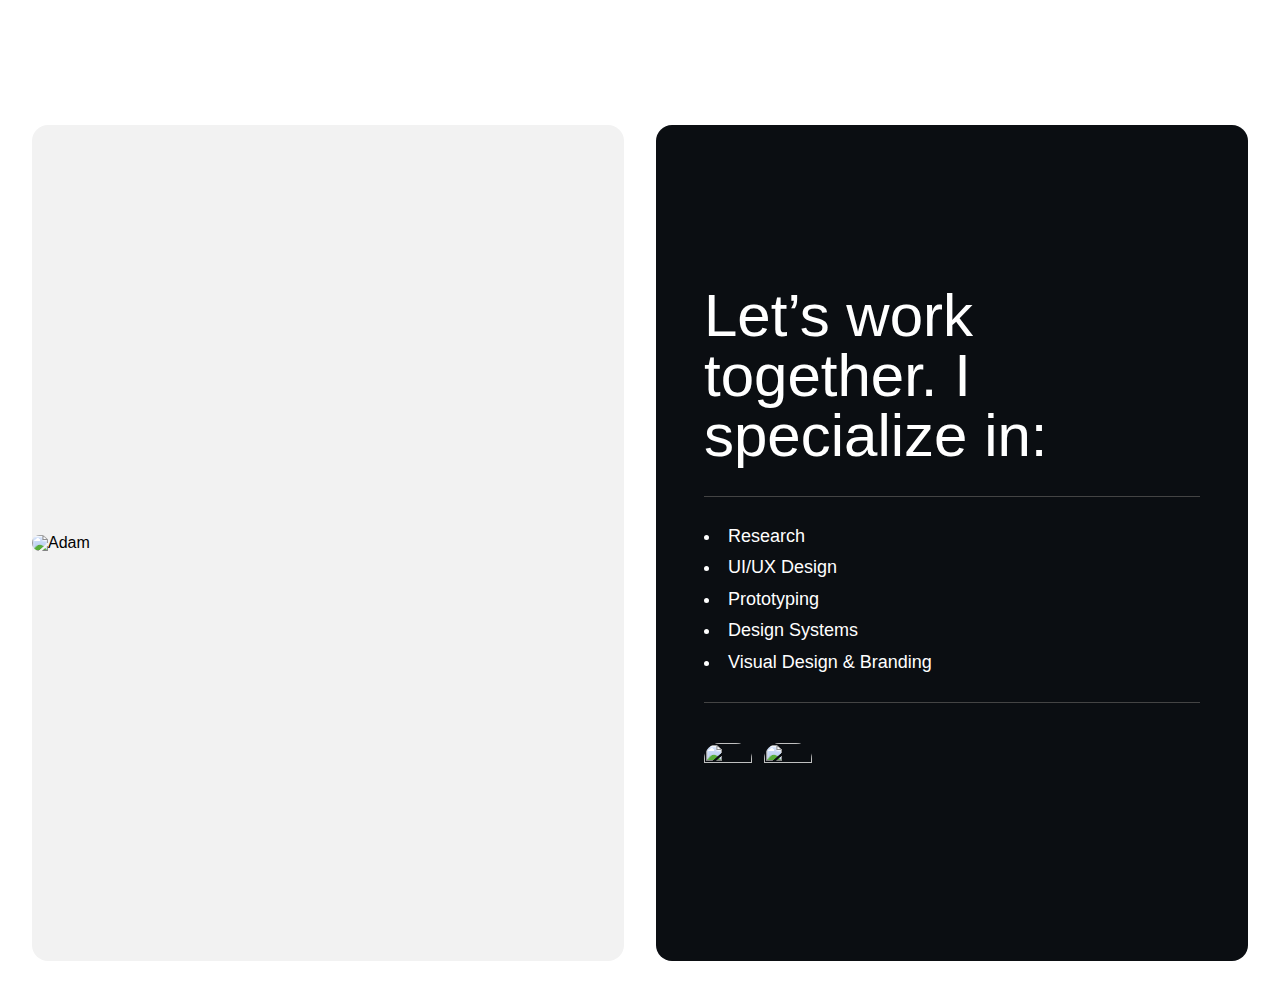
==== commit 8be1e314: "Analytics" ====
--- a/index.html
+++ b/index.html
@@ -6,13 +6,14 @@
 <title>Adam Tester | Portfolio</title>
 <link rel="stylesheet" href="css/style.css">
 <link rel="icon" type="image/image/x-icon" href="images/favicon.ico"/>
-<script async src="https://www.googletagmanager.com/gtag/js?id=UA-55366802-1"></script>
+<!-- Google tag (gtag.js) -->
+<script async src="https://www.googletagmanager.com/gtag/js?id=G-13QWQ3RX7T"></script>
 <script>
   window.dataLayer = window.dataLayer || [];
   function gtag(){dataLayer.push(arguments);}
   gtag('js', new Date());
 
-  gtag('config', 'UA-55366802-1');
+  gtag('config', 'G-13QWQ3RX7T');
 </script>
 <!--[if lt IE 9]>
 <script src="js/html5shiv.min.js"></script>
@@ -39,7 +40,7 @@
 	<div class="flex-child">
 		<div class="contents">
 		    <a href="index.html"><img src="images/logo-black.png" width="48" height="48"></a>
-	      	<h1><span>Hi, I'm Adam</span> I design interfaces</h1>
+	      	<h1><span>Hi, I’m Adam</span> I design interfaces</h1>
 		     <div id="heroslider-pager">
 		          <h2 class="overline">Projects</h2>
 		          <ol>
@@ -95,7 +96,7 @@
 
 	<div class="flex-child contact">
 		<div class="contents">
-	      	<h2><span>Let's work together. I specialize in:</h2>
+	      	<h2><span>Let’s work together. I specialize in:</h2>
 	      	<ul>
 	      		<li>Research</li>
 	      		<li>UI/UX Design</li>
--- a/css/style.css
+++ b/css/style.css
@@ -56,7 +56,6 @@
 
 @font-face {
 	font-family:"Helvetica Neue"; 
-	src: url(../type/helvetica-neue/HelveticaNeueBold.ttf);
 	font-weight: 600;
 	}
 
@@ -230,7 +229,7 @@
 	}
 
 .contact h2 {
-	font-size: 60px;
+	font-size: 40px;
 	line-height: 1.2;
 	font-weight: 400;
 	margin-bottom: 0.5em;
@@ -245,7 +244,7 @@
 
 .link {
 	display: block;
-	margin-left: 40px;
+	margin-left: 32px;
 	color: #FFF;
 	font-weight: 600;
 	font-size: 14px;
@@ -343,12 +342,21 @@
 	width: 100%;
 	}
 
+.contact h2 {
+	font-size: 60px;
+	line-height: 1;
+	}
+
 .link {
 	display: none;
 	}
 }
 
 @media screen and (min-width: 1920px) {
+h1 {
+	font-size: 84px;
+	}
+	
 .intro-header {
 	font-size: 18.125em;
 	}
@@ -446,11 +454,10 @@
 	background-color: #0B0E12;
 	color: #FFF;
 	display: flex;
-	justify-content: center;
 	}
 
 .contents {
-	padding: 32px 40px 40px;
+	padding: 32px 32px 40px 32px;
 	}
 
 .contents h1 {
@@ -533,7 +540,7 @@
 	}
 
 .about {
-	margin: 60px 64px 72px 64px;
+	margin: 60px 56px 72px 56px;
 	}
 
 
@@ -623,6 +630,10 @@
 
 .flex-child img {
 	border-radius: 16px;
+	}
+
+.flex-child.contact {
+	justify-content: center;
 	}
 
 .contents {
@@ -825,14 +836,14 @@
 
  .rslides li h3 {
  	font-weight: 500;
- 	margin: 40px 0 0 40px;
+ 	margin: 40px 0 0 32px;
  	font-size: 20px;
  	}
 
  .rslides li p {
  	font-weight: 300;
  	font-size: 20px;
- 	margin-left: 40px;
+ 	margin-left: 32px;
  	margin-bottom: 8px;
  	}
 
@@ -942,6 +953,14 @@
 	}
 
 @media screen and (min-width: 1025px) {
+ .rslides li h3 {
+ 	margin: 40px 0 0 40px;
+ 	}
+
+ .rslides li p {
+ 	margin-left: 40px;
+ 	}
+
 .rslides_nav {
 	display: none;
 	}
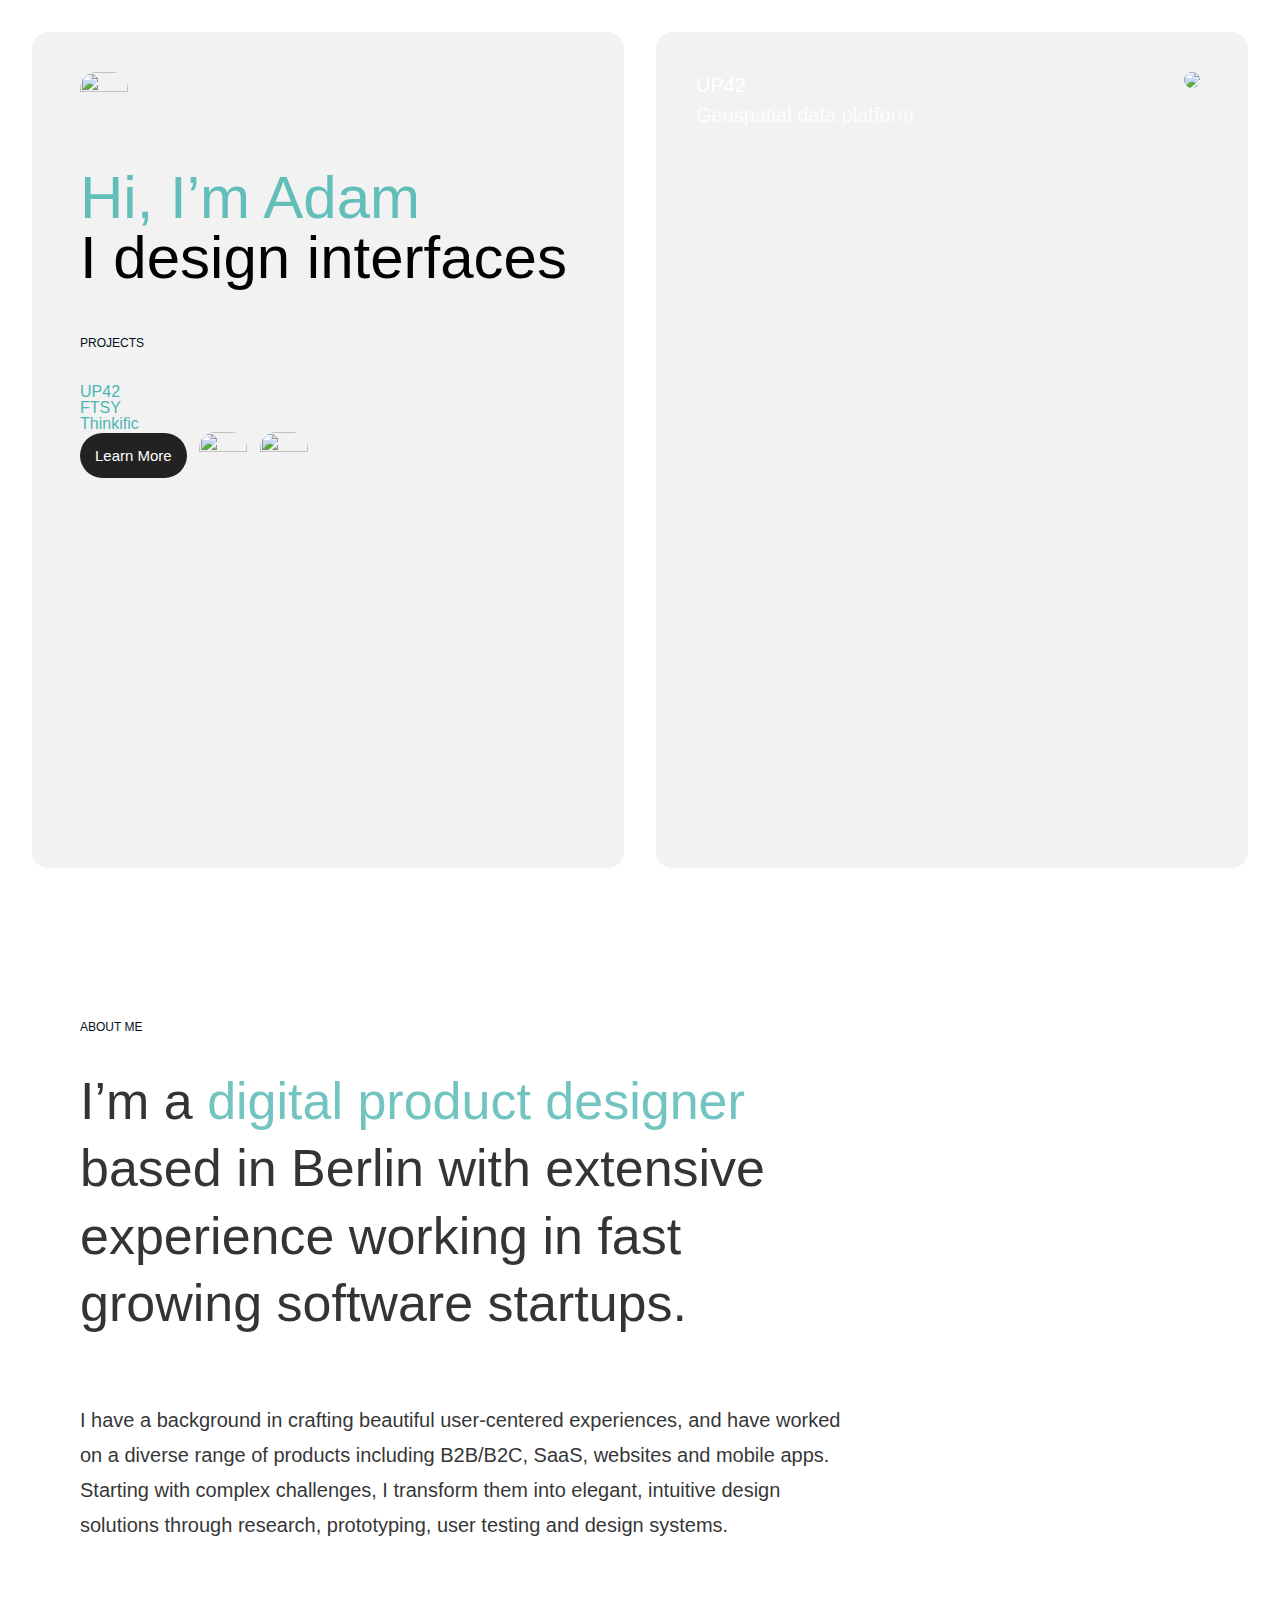
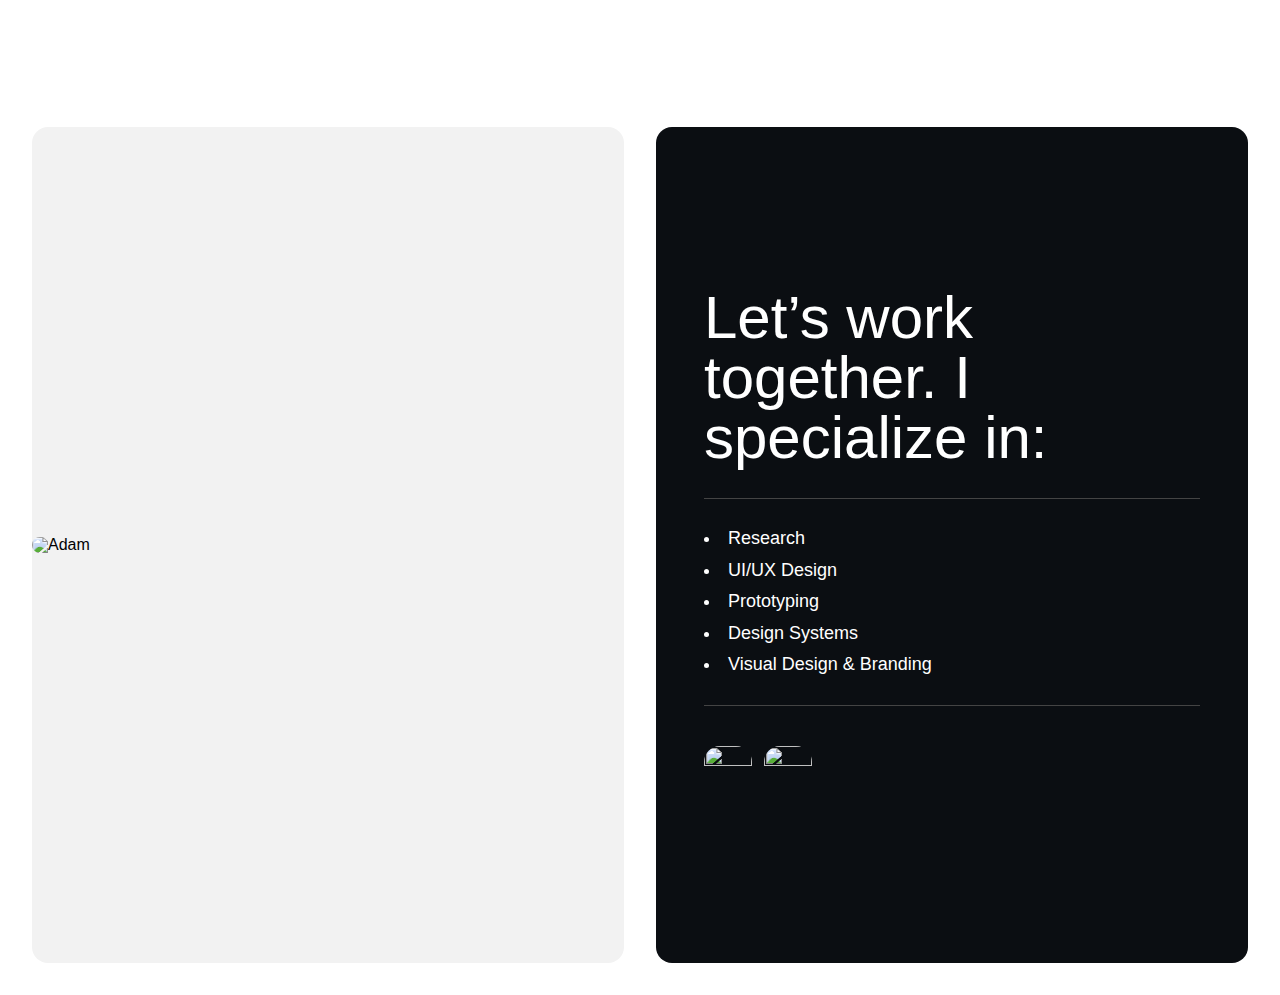
==== commit 5d743960: "Update index.html" ====
--- a/index.html
+++ b/index.html
@@ -1,11 +1,6 @@
 <!DOCTYPE html>
 <html>
 <head>
-<meta charset="UTF-8">
-<meta name="viewport" content="width=device-width, initial-scale=1.0">
-<title>Adam Tester | Portfolio</title>
-<link rel="stylesheet" href="css/style.css">
-<link rel="icon" type="image/image/x-icon" href="images/favicon.ico"/>
 <!-- Google tag (gtag.js) -->
 <script async src="https://www.googletagmanager.com/gtag/js?id=G-13QWQ3RX7T"></script>
 <script>
@@ -15,6 +10,11 @@
 
   gtag('config', 'G-13QWQ3RX7T');
 </script>
+<meta charset="UTF-8">
+<meta name="viewport" content="width=device-width, initial-scale=1.0">
+<title>Adam Tester | Portfolio</title>
+<link rel="stylesheet" href="css/style.css">
+<link rel="icon" type="image/image/x-icon" href="images/favicon.ico"/>
 <!--[if lt IE 9]>
 <script src="js/html5shiv.min.js"></script>
 <link rel="stylesheet" href="css/ie.css">
@@ -85,8 +85,8 @@
 
 <div class="about" id="about">
 	<h2 class="overline">About me</h2>
-	<p class="intro-large">I’m a <span>digital product designer</span> based in Berlin with extensive experience working in fast growing software startups in North America and Europe.</p>
-	<p>I have a background in crafting beautiful user-centered experiences, and have worked on a diverse range of products including B2B/B2C, SaaS, websites and mobile apps.</p>
+	<p class="intro-large">I’m a <span>digital product designer</span> based in Berlin with extensive experience working in fast growing software startups.</p>
+	<p>I have a background in crafting beautiful user-centered experiences, and have worked on a diverse range of products including B2B/B2C, SaaS, websites and mobile apps. Starting with complex challenges, I transform them into elegant, intuitive design solutions through research, prototyping, user testing and design systems.</p>
 </div>
 
 <div class="flex-container">
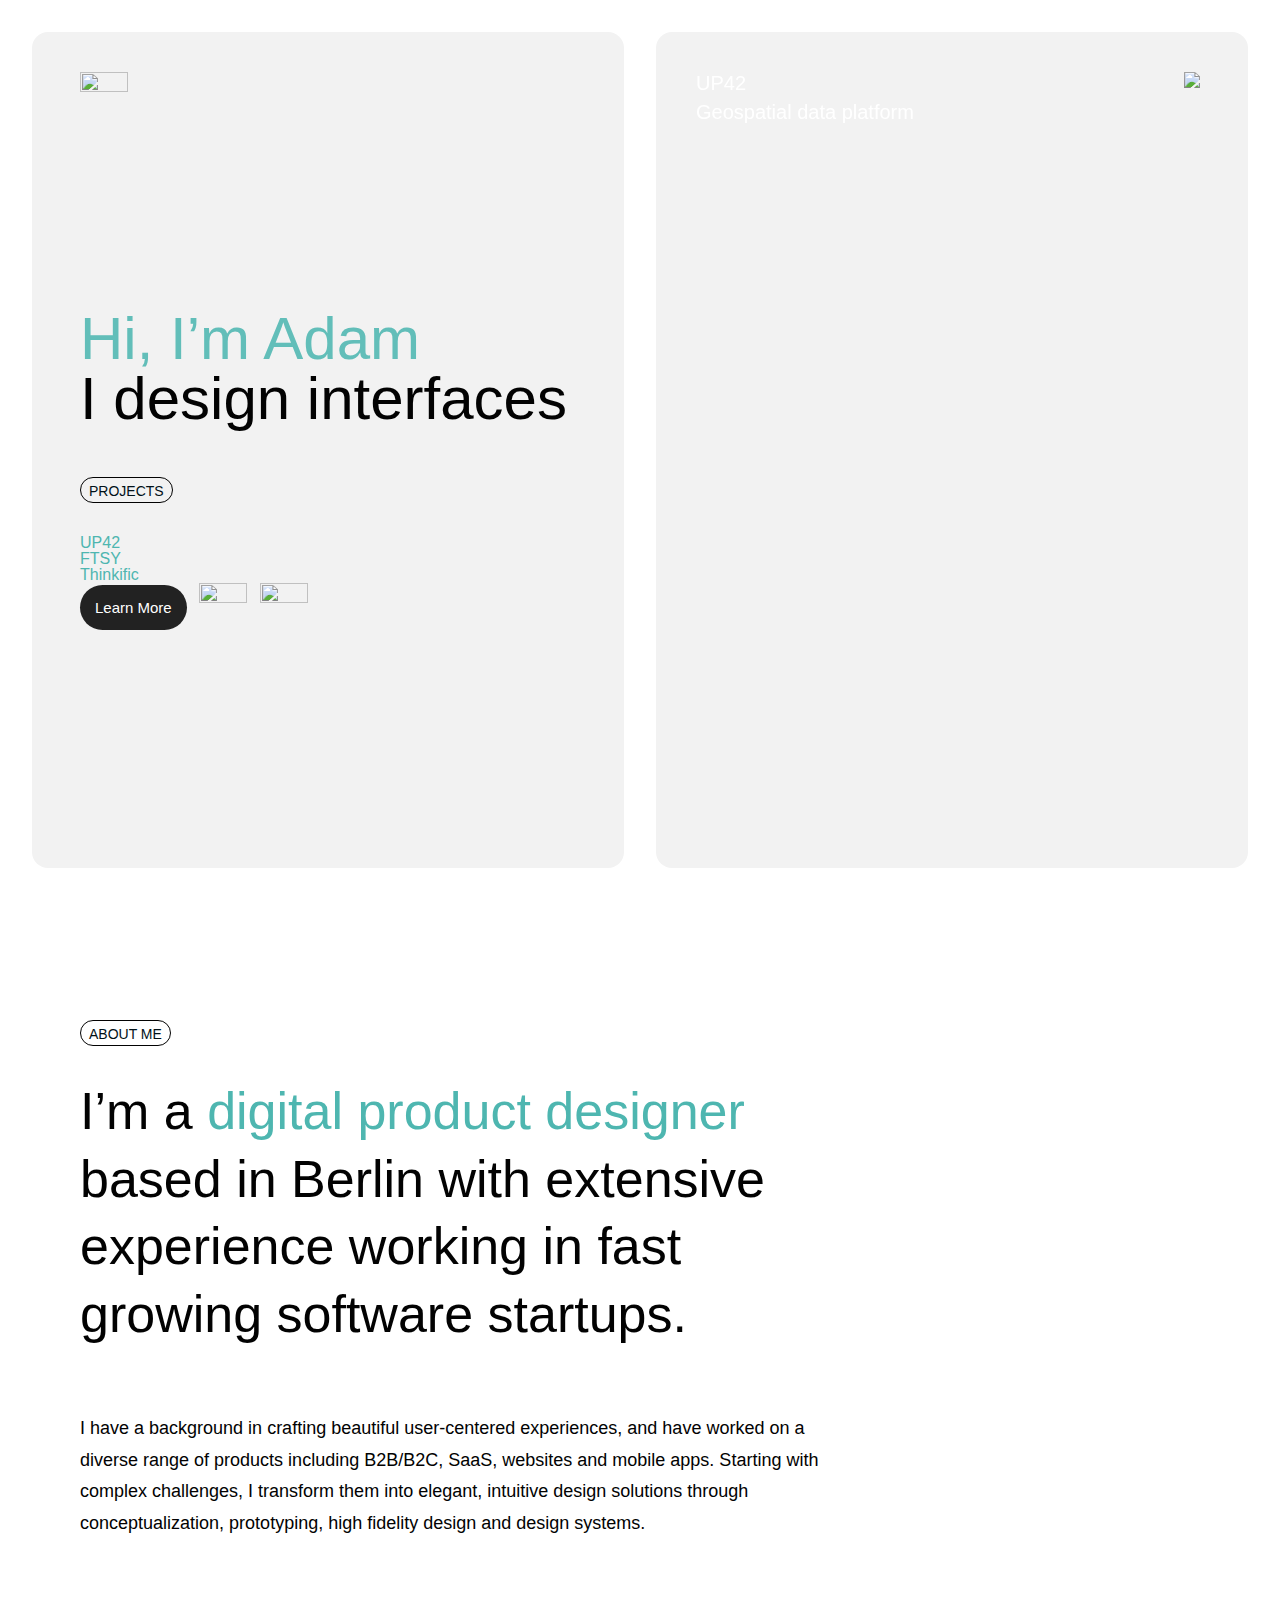
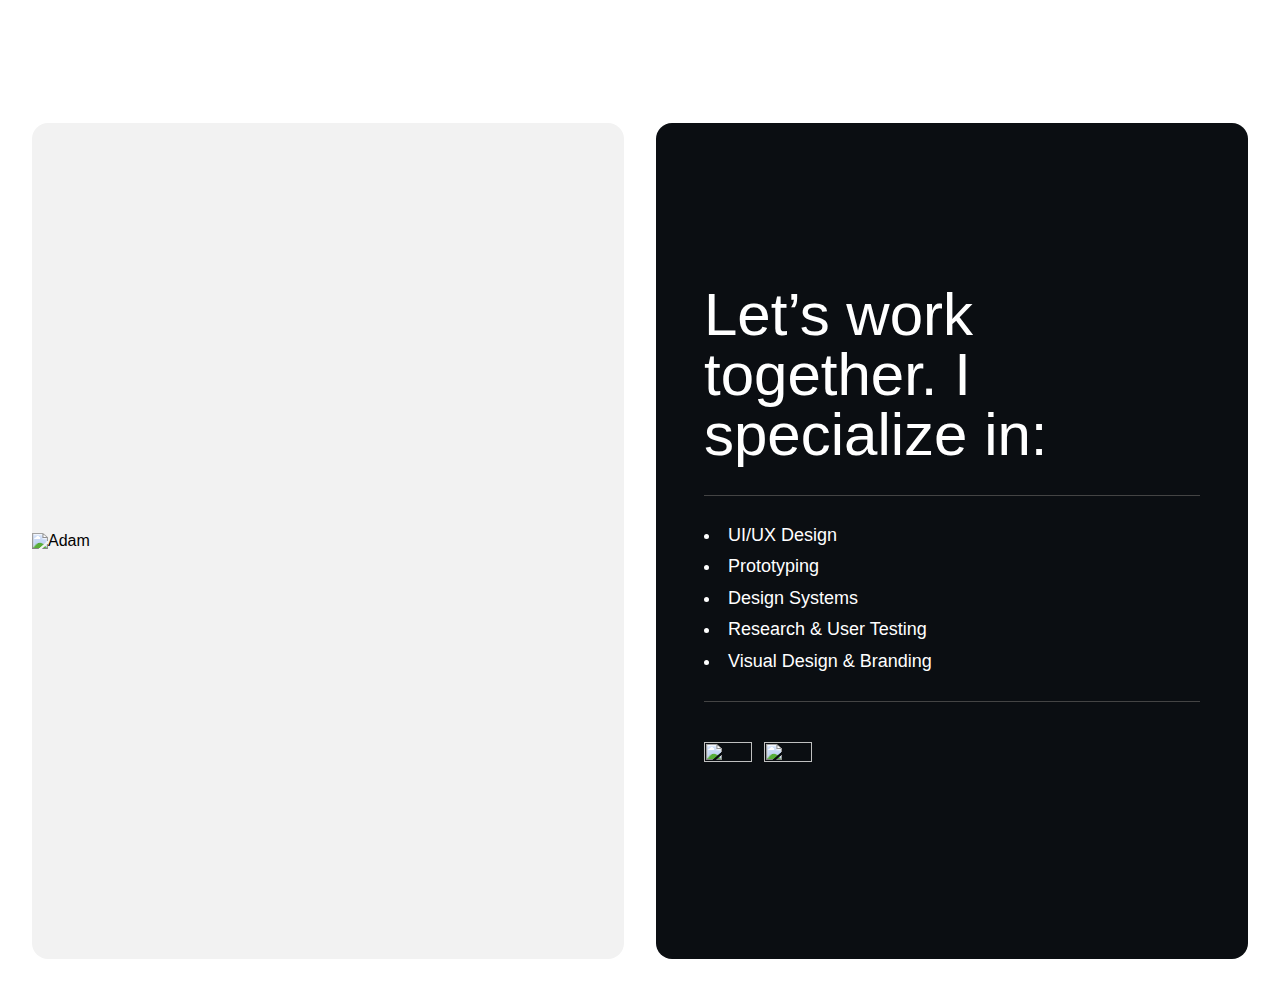
==== commit d0a55e45: "Case Study V2" ====
--- a/index.html
+++ b/index.html
@@ -39,7 +39,7 @@
 <div class="flex-container">
 	<div class="flex-child">
 		<div class="contents">
-		    <a href="index.html"><img src="images/logo-black.png" width="48" height="48"></a>
+		    <a href="index.html"><img src="images/logo-black.png" width="48" height="48" class="logo"></a>
 	      	<h1><span>Hi, I’m Adam</span> I design interfaces</h1>
 		     <div id="heroslider-pager">
 		          <h2 class="overline">Projects</h2>
@@ -86,7 +86,7 @@
 <div class="about" id="about">
 	<h2 class="overline">About me</h2>
 	<p class="intro-large">I’m a <span>digital product designer</span> based in Berlin with extensive experience working in fast growing software startups.</p>
-	<p>I have a background in crafting beautiful user-centered experiences, and have worked on a diverse range of products including B2B/B2C, SaaS, websites and mobile apps. Starting with complex challenges, I transform them into elegant, intuitive design solutions through research, prototyping, user testing and design systems.</p>
+	<p>I have a background in crafting beautiful user-centered experiences, and have worked on a diverse range of products including B2B/B2C, SaaS, websites and mobile apps. Starting with complex challenges, I transform them into elegant, intuitive design solutions through conceptualization, prototyping, high fidelity design and design systems.</p>
 </div>
 
 <div class="flex-container">
@@ -98,10 +98,10 @@
 		<div class="contents">
 	      	<h2><span>Let’s work together. I specialize in:</h2>
 	      	<ul>
-	      		<li>Research</li>
 	      		<li>UI/UX Design</li>
 	      		<li>Prototyping</li>
 	      		<li>Design Systems</li>
+	      		<li>Research & User Testing</li>
 	      		<li>Visual Design & Branding</li>
 	      	</ul>
 
@@ -112,6 +112,5 @@
 		</div>
 	</div>
 </div>
-
 </body>
 </html>--- a/css/style.css
+++ b/css/style.css
@@ -56,15 +56,14 @@
 
 @font-face {
 	font-family:"Helvetica Neue"; 
+	src: url(../type/helvetica-neue/HelveticaNeueBold.ttf);
 	font-weight: 600;
 	}
 
 p {
 	margin-bottom: 1.25em;
-	font-size: 1.25em;
+	font-size: 1.125em;
 	line-height: 1.75;
-	max-width: 650px;
-	opacity: 0.8;
 	}
 	
 h1, h2, h3, h4, h5, h6 {
@@ -92,7 +91,10 @@
 	}
 
 h3 {
-	font-size: 1.3125em;
+	font-size: 32px;
+	font-weight: 400;
+	margin-bottom: 24px;
+	line-height: 44px;
 	}
 
 .caption {
@@ -105,12 +107,16 @@
 	}
 
 .overline {
-	font-size: 12px;
+	font-size: 14px;
 	margin-bottom: 32px;
 	text-transform: uppercase;
 	color: #011118;
 	font-weight: 400;
-	display: none;
+	border: 1px solid #020202;
+	border-radius: 16px;
+	padding: 6px 8px 4px;
+	line-height: 1;
+	display: inline-block;
 	}
 
 .intro-large {
@@ -159,38 +165,20 @@
 	color: #4eb6b0;
 	}
 
-.project-intro {
-	margin: 180px auto 24px;
-	padding: 0 1.875em 40px;
-	color: #FFF;
-	float: left;
-	width: 100%;
-	text-align: center;
-	}
-
-.project-intro h1 {
-	font-size: 20px;
-	margin-bottom: 56px;
+.project-intro h1 span {
+	font-size: 18px;
+	margin-bottom: 48px;
+	margin-top: 16px;
 	position: relative;
 	font-weight: 500;
 	}
 
-.project-intro h1 span {
-	display: block;
-	font-weight: 600;
-	line-height: 1;
-	margin-bottom: 15px;
-	font-size: 2.5em;
-	}
-
-.project-intro p {
-	font-size: 20px;
-	max-width: 550px;
-	margin: 0 auto;
-	}
-
-.project-intro h1:after {
-	margin: initial;
+.project-intro img {
+	margin-top: 48px;
+	}
+
+.contents .project-intro h1 {
+	margin-top: 16px;
 	}
 
 .project-info {
@@ -201,14 +189,6 @@
 
 .project-image {
 	margin-top: 75px;
-	}
-
-.project-info h2 {
-	text-transform: uppercase;
-	font-weight: 600;
-	color: #4eb6b0;
-	font-size: 18px;
-	line-height: 1.3;
 	}
 
 .project-info .intro {
@@ -243,11 +223,12 @@
 	}
 
 .link {
-	display: block;
-	margin-left: 32px;
-	color: #FFF;
+	display: inline-block;
 	font-weight: 600;
-	font-size: 14px;
+	font-size: 18px;
+	color: #020202;
+	padding-right: 28px;
+	background: transparent url(../images/icon-diagonal-arrow-right-up.svg) no-repeat top right;  
 	}
 
 @media screen and (min-width: 641px) {
@@ -263,8 +244,8 @@
 }
 
 @media screen and (min-width: 1025px) {
-.overline {
-	display: block;
+h2 {
+	font-size: 60px;
 	}
 
 .intro-large {
@@ -292,38 +273,9 @@
 	background-color: #222;
 	}
 
-.project-intro {
-	width: 50%;
-	text-align: left;
-	padding-left: 8%;
-	margin: 270px auto 0;
-	}
-
-.project-intro h1 span {
-	font-size: 3.75rem;
-	}
-
-.project-intro p {
-	margin: initial;
-	}
-
 .project-info {
 	padding: 120px 0;
 	position: relative;
-	}
-
-.project-info h2 {
-	font-size: 20px;
-	position: absolute;
-    z-index: 1;
-    top: 130px;
-    left: -115px;
-    -webkit-transform-origin: 0 0;
-    -ms-transform-origin: 0 0;
-    transform-origin: 0 0;
-    -webkit-transform: rotate(-90deg) translateX(-100%);
-    -ms-transform: rotate(-90deg) translateX(-100%);
-    transform: rotate(-90deg) translateX(-100%);
 	}
 
 .project-img {
@@ -346,19 +298,19 @@
 	font-size: 60px;
 	line-height: 1;
 	}
-
-.link {
-	display: none;
-	}
 }
 
 @media screen and (min-width: 1920px) {
 h1 {
 	font-size: 84px;
 	}
-	
+
 .intro-header {
 	font-size: 18.125em;
+	}
+
+.flex-container {
+	max-height: 1080px;
 	}
 }
 	
@@ -425,17 +377,47 @@
 	padding: 1em;
 	border-radius: 32px;
 	font-size: 15px;
+	font-weight: 400;
 	}
 	
 .button:hover {
 	opacity: 0.7;
 	}
+
+.button.light {
+	background: #FFF;
+	color: #222;
+	}
 	
 /* Layout */
+
+.container {
+	margin: 32px;
+	border-radius: 16px;
+	background: #f2f2f2;
+	padding: 80px 0;
+	}
+
+.container .flex-container {
+	min-height: initial;
+	}
+
+.container .flex-child {
+	justify-content: initial;
+	border-radius: 0;
+	}
+
+.container .flex-child img {
+	border-radius: 0;
+	}
+
+.container .flex-child p {
+	max-width: initial;
+	}
 
 .flex-container {
 	padding: 24px;
-	flex-direction:column;
+	flex-direction: column;
 	display: flex;
 	}
 
@@ -444,6 +426,7 @@
 	background: #f2f2f2;
 	overflow: hidden;
 	flex: 1;
+	display: flex;
 	}
 
 .flex-child:first-child {
@@ -453,7 +436,24 @@
 .flex-child.contact {
 	background-color: #0B0E12;
 	color: #FFF;
-	display: flex;
+	}
+
+.flex-container.reverse .flex-child:nth-child(1) { 
+	order: 2; 
+	margin: 32px 0 0;
+	}
+
+.flex-container.minimal {
+	height: initial; 
+	min-height: initial;
+	max-height: initial;
+	margin: 0;
+	}
+
+.minimal .flex-child {
+	background-color: #FFF;
+	justify-content: initial;
+	margin: 0;
 	}
 
 .contents {
@@ -490,48 +490,22 @@
 	padding-right: 1.875em;
 	}
 
-.header-container {
-	position: absolute;
-	width: 100%;
-	max-width: 70em;
-	}
-	
-.header-pager {
-	width: 100%;
-	position: absolute;
+.header {
+	text-align: center;
+	margin: 0 24px;
 	}
 
 .header-img {
 	width: 100%;
 	height: 656px;
 	}
-	
-.logo img {
-	vertical-align: middle;
-	width: 40px;
-	}
-
-.logo h1 {
-	display: none;
-	font-size: 12px;
-	font-weight: 400;
-	margin-left: 4px;
-	color: #FFF;
-	}
 
 .logo:hover {
 	opacity: 0.8;
 	}
 
-.logo {
-	margin: 0 0 0.625em;
-	position: absolute;
-	z-index: 3;
-	top: 30px;
-	left: 30px;
-	font-size: 2em;
-	color: #011118;
-	display: inline-block;
+.logo{
+	position: static;
 	}
 
 .project-container {
@@ -608,11 +582,15 @@
 }
 
 @media screen and (min-width: 1025px) {
+.container {
+	padding: 80px 48px;
+	}
+
 .flex-container {
 	padding: 32px;
 	display: flex;
 	position: relative;
-	height: 720px;
+	min-height: 720px;
 	height: 100%;
 	flex-direction:row;
 	}
@@ -621,6 +599,9 @@
 	flex: 1;
 	flex-direction: column;
 	overflow: hidden;
+	justify-content: center;
+	display: inherit;
+	position: relative;
 	}
 
 .flex-child:first-child {
@@ -628,14 +609,20 @@
     margin-bottom: 0;
 	} 
 
-.flex-child img {
-	border-radius: 16px;
-	}
-
 .flex-child.contact {
 	justify-content: center;
 	}
 
+.flex-container.reverse .flex-child:nth-child(1) { 
+	order: initial; 
+	margin-top: 0;
+	margin-right: 32px;
+	}
+
+.flex-container.minimal {
+	margin: 64px 0;
+	}
+
 .contents {
 	padding: 40px 48px 48px;
 	}
@@ -646,6 +633,8 @@
 	
 .logo{
 	top: 40px;
+	left: 48px;
+	position: absolute;
 	}
 	
 .header-pager {
@@ -663,11 +652,6 @@
 	text-align: left;
 	}
 
-.project-header .row {
-	position: relative;
-	height: 650px;
-	}
-
 .about p {
 	max-width: 70%;
 	}
@@ -677,59 +661,7 @@
 .project-overlay {
 	padding: 0;
 	}
-
-.project-header .row {
-	height: 750px;
-	}
 }
-		
-/* Navigation */
-
-nav {
-	position: absolute;
-	top: 30px;
-	right: 15px;
-	z-index: 3;
-	font-size: 14px;
-	}
-	
-nav ul {
-	line-height: 3.5;
-	font-size: 1em;
-	}
-
-nav li {
-	display: inline-block;
-	}
-
-nav a {
-	font-size: 1em;
-	padding: 15px;
-	color: #011118;
-	font-weight: 400;
-	}
-	
-@media screen and (min-width: 35em) {
-nav {
-	left: auto;
-	top: 27px;
-	right: 15px;
-	font-size: initial;
-	}	
-
-.logo h1 {
-	font-size: 16px;
-	display: inline-block;
-	}
-}
-
-@media screen and (min-width: 1024px) {
-nav {
-	right: 8%;
-	top: 35px;
-	}
-}
-
 
  /* Portfolio Pages */
 
@@ -750,25 +682,6 @@
 	height: 300px;
 	margin-top: 200px;
 	position: relative;
-	}
-
-.think-header {
-	background: url(../images/onboarding-bg.svg) bottom no-repeat;
-	background-size: cover;
-	background-color: #34002F;
-	}
-
-.up-header {
-	background: url(../images/up-bg.svg) bottom no-repeat;
-	background-size: cover;
-	background-color: #020047;
-	}
-
-
-.ftsy-header {
-	background: url(../images/ftsy-bg.svg) bottom no-repeat;
-	background-size: cover;
-	background-color: #C6AA74;
 	}
 
 .think-app-overlay {
@@ -838,6 +751,7 @@
  	font-weight: 500;
  	margin: 40px 0 0 32px;
  	font-size: 20px;
+ 	line-height: initial;
  	}
 
  .rslides li p {
@@ -888,7 +802,15 @@
 	display: none;
  	}
 
- .rslides img:hover {
+ .rslides .link {
+	display: inline-block;
+	color: #FFF;
+	font-size: 14px;
+	background: none;
+	margin-left: 32px;
+	}
+
+.rslides img:hover {
  	opacity: 0.5;
  	}
 
@@ -986,6 +908,10 @@
 	display: block;
  	}
 
+ .rslides .link {
+	display: none;
+	}
+
 #heroslider-pager {
 	display: block;
 	}
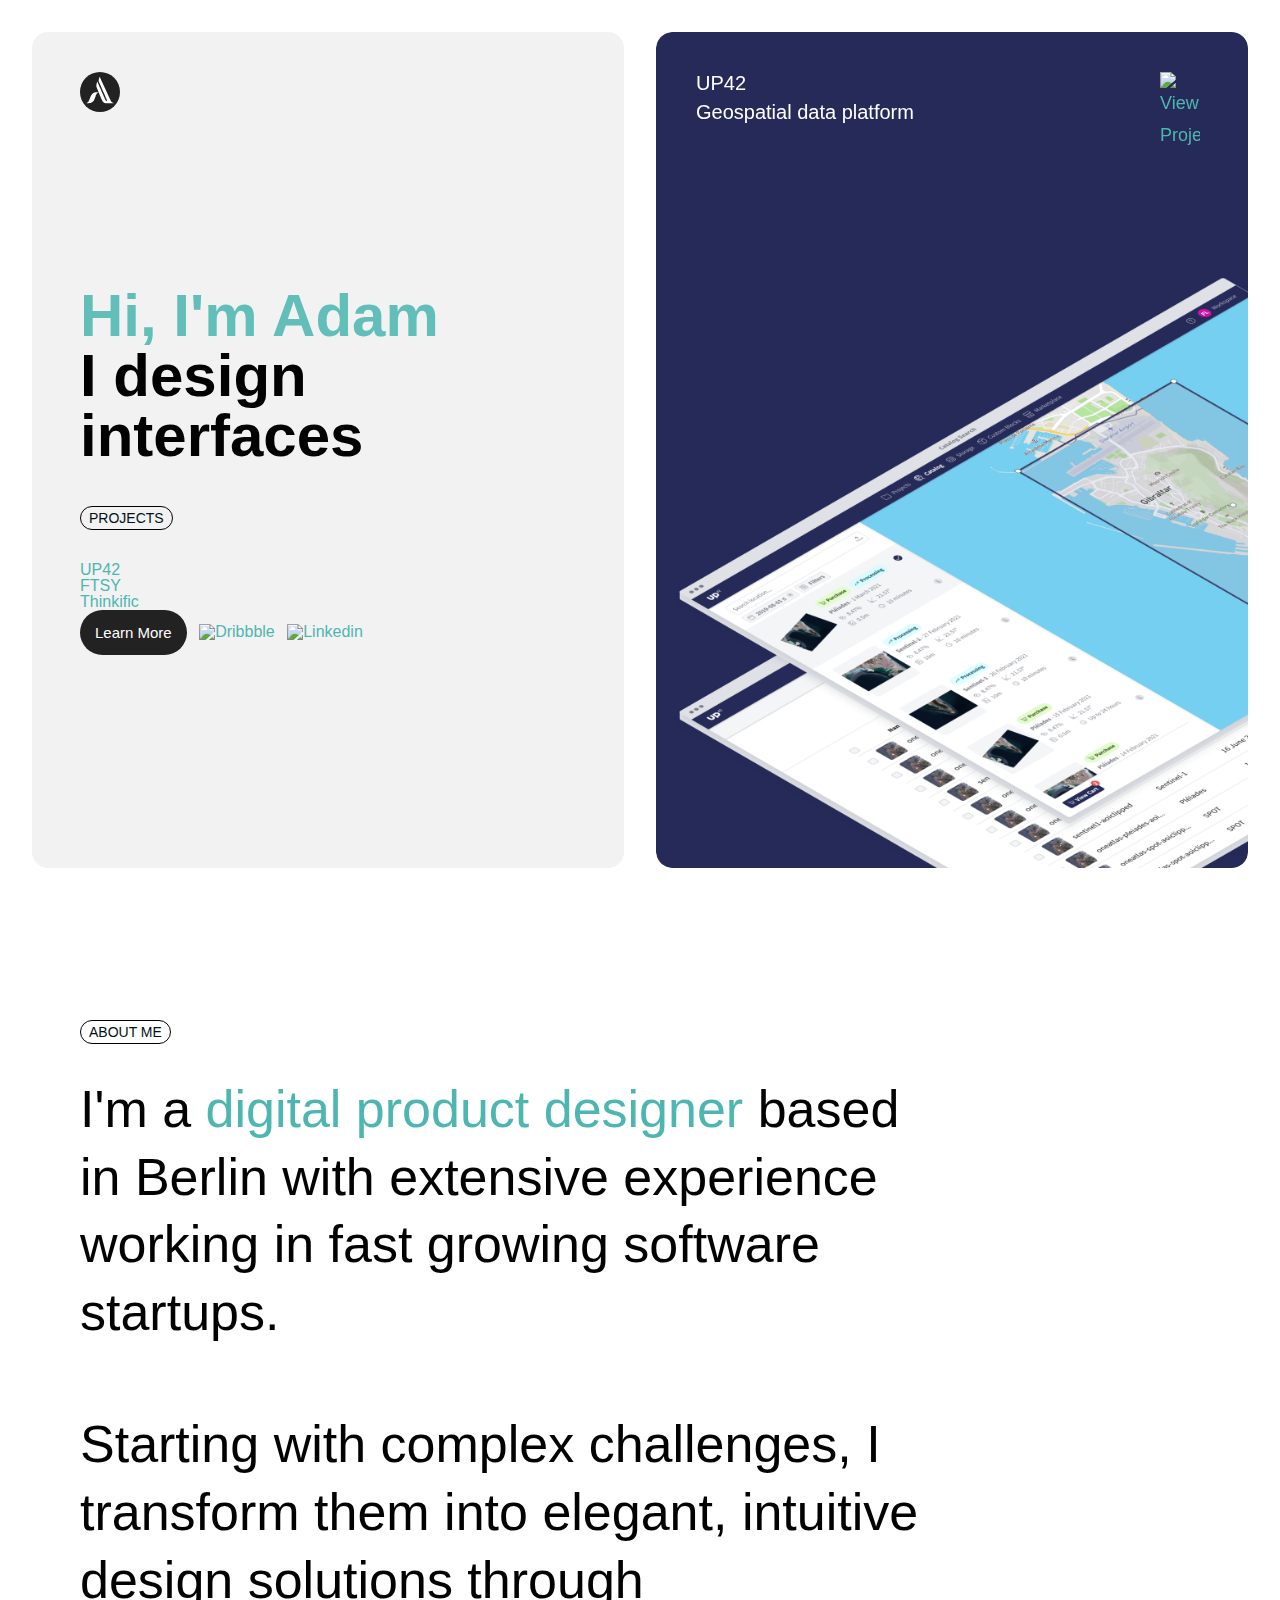
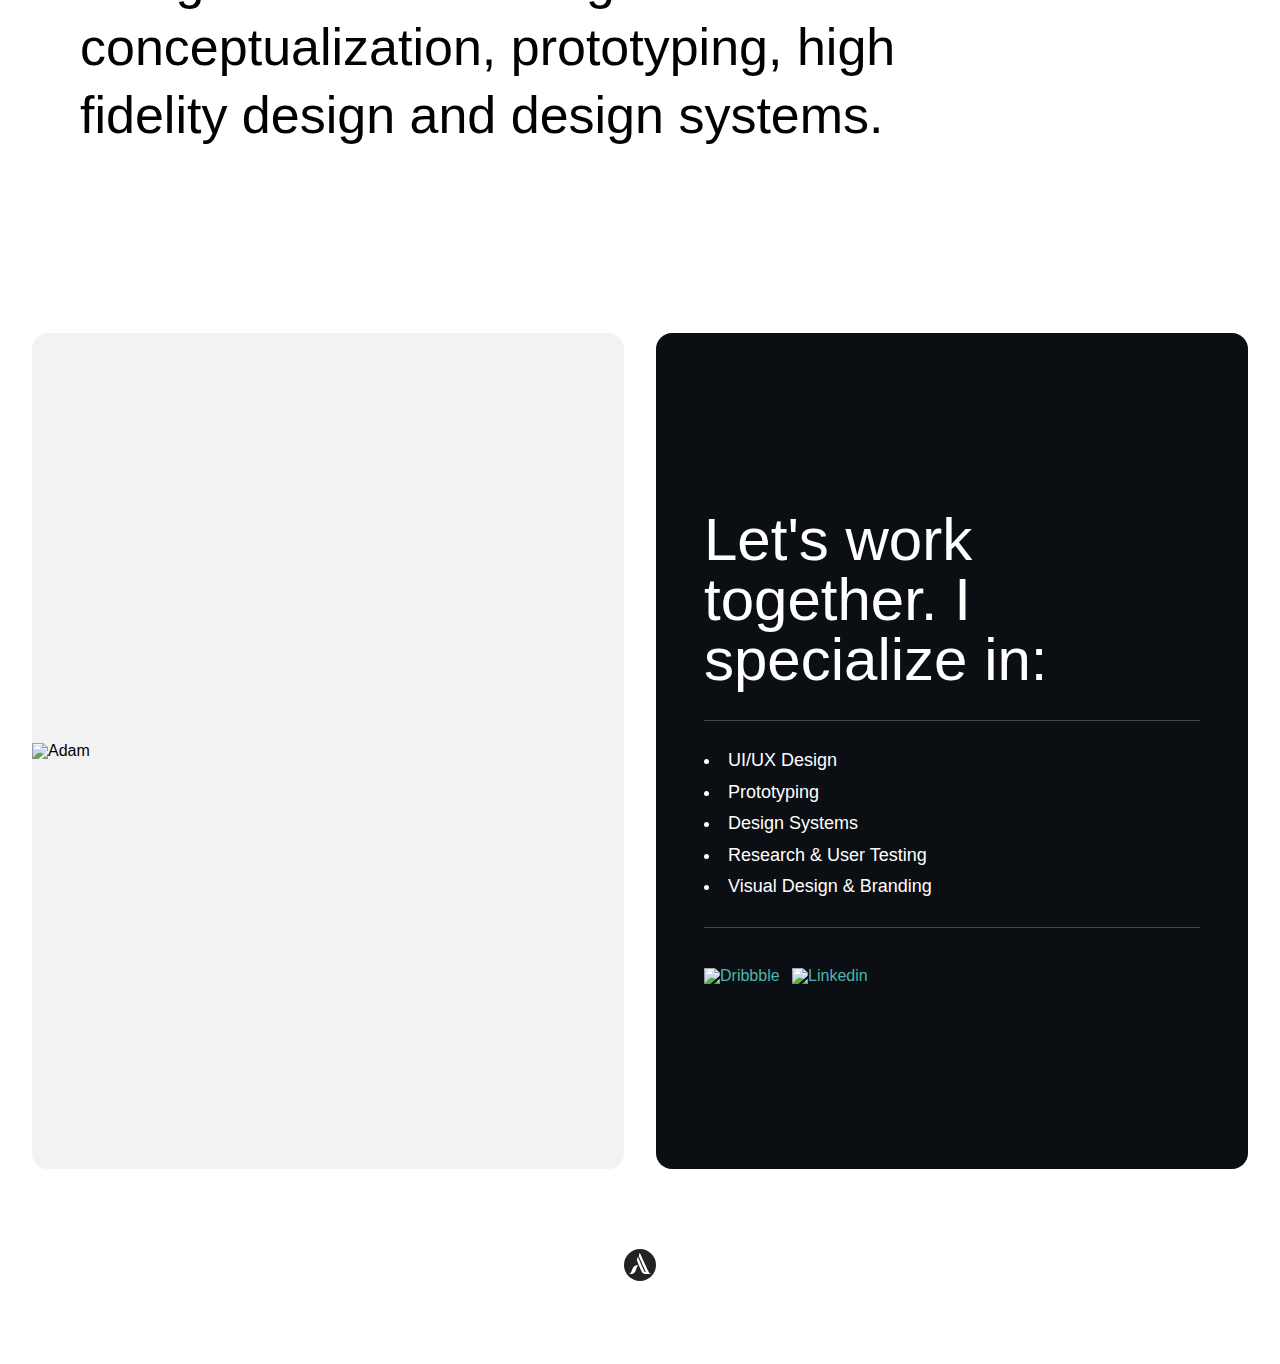
==== commit 991da031: "Update index.html" ====
--- a/index.html
+++ b/index.html
@@ -39,8 +39,8 @@
 <div class="flex-container">
 	<div class="flex-child">
 		<div class="contents">
-		    <a href="index.html"><img src="images/logo-black.png" width="48" height="48" class="logo"></a>
-	      	<h1><span>Hi, I’m Adam</span> I design interfaces</h1>
+		    <a href="index.html"><img src="images/logo.svg" width="40" height="40" class="logo" alt="Adam Tester Product Designer"></a>
+	      	<h1><span>Hi, I'm Adam</span> I design interfaces</h1>
 		     <div id="heroslider-pager">
 		          <h2 class="overline">Projects</h2>
 		          <ol>
@@ -51,8 +51,8 @@
 		    </div>
 		    <div class="links">
 		    	<a class="button" href="#about">Learn More</a>
-		    	<a class="icon" href="https://dribbble.com/adaaam" target="_blank"><img src="images/icon-dribbble.svg" width="48" height="48"></a>
-		    	<a class="icon" href="https://www.linkedin.com/in/adam-tester-50ab0ba7/" target="_blank"><img src="images/icon-linkedin.svg" width="48" height="48"></a>
+		    	<a class="icon" href="https://dribbble.com/adaaam" target="_blank"><img src="images/icon-dribbble.svg" width="48" height="48" alt="Dribbble"></a>
+		    	<a class="icon" href="https://www.linkedin.com/in/adam-tester-50ab0ba7/" target="_blank"><img src="images/icon-linkedin.svg" width="48" height="48" alt="Linkedin"></a>
 			</div>
 		</div>
 	</div>
@@ -63,19 +63,19 @@
             <li style="background-image: url(images/up42-index.png); background-position:left  center;" data-type="background" data-speed="5">
             	<h3>UP42</h3>
             	<p>Geospatial data platform</p>
-            	<a href="up42.html"><img src="images/icon-right_arrow.svg"></a>
+            	<a href="up42.html"><img src="images/icon-right_arrow.svg" width="40" height="40" alt="View Project"></a>
             	<a class="link" href="up42.html">View Project &#x2192;</a>
             </li>
             <li style="background-image: url(images/ftsy-index.png); background-position: center;" data-type="background" data-speed="5">
             	<h3>FTSY</h3>
             	<p>iOS shoe shopping app</p>
-            	<a href="ftsy.html"><img src="images/icon-right_arrow.svg"></a>
+            	<a href="ftsy.html"><img src="images/icon-right_arrow.svg" width="40" height="40" alt="View Project"></a>
             	<a class="link" href="ftsy.html">View Project &#x2192;</a>
             </li>    
             <li style="background-image: url(images/onboarding-index.png); background-position: center;" data-type="background" data-speed="5">
             	<h3>Thinkific</h3>
             	<p>Online course creation platform</p>
-            	<a href="thinkific.html"><img src="images/icon-right_arrow.svg"></a>
+            	<a href="thinkific.html"><img src="images/icon-right_arrow.svg" width="40" height="40" alt="View Project"></a>
             	<a class="link" href="thinkific.html">View Project &#x2192;</a>
             </li>       
         </ul>
@@ -83,10 +83,10 @@
     </div>
 </div>
 
-<div class="about" id="about">
+<div class="row jumbo" id="about">
 	<h2 class="overline">About me</h2>
-	<p class="intro-large">I’m a <span>digital product designer</span> based in Berlin with extensive experience working in fast growing software startups.</p>
-	<p>I have a background in crafting beautiful user-centered experiences, and have worked on a diverse range of products including B2B/B2C, SaaS, websites and mobile apps. Starting with complex challenges, I transform them into elegant, intuitive design solutions through conceptualization, prototyping, high fidelity design and design systems.</p>
+	<p class="intro-large">I'm a <span>digital product designer</span> based in Berlin with extensive experience working in fast growing software startups.</p>
+	<p class="intro-large">Starting with complex challenges, I transform them into elegant, intuitive design solutions through conceptualization, prototyping, high fidelity design and design systems.</p>
 </div>
 
 <div class="flex-container">
@@ -96,7 +96,7 @@
 
 	<div class="flex-child contact">
 		<div class="contents">
-	      	<h2><span>Let’s work together. I specialize in:</h2>
+	      	<h2><span>Let's work together. I specialize in:</h2>
 	      	<ul>
 	      		<li>UI/UX Design</li>
 	      		<li>Prototyping</li>
@@ -106,11 +106,16 @@
 	      	</ul>
 
 		    <div class="links">
-		    	<a class="icon" href="https://dribbble.com/adaaam" target="_blank"><img src="images/icon-dribbble.svg" width="48" height="48"></a>
-		    	<a class="icon" href="https://www.linkedin.com/in/adam-tester-50ab0ba7/" target="_blank"><img src="images/icon-linkedin.svg" width="48" height="48"></a>
+		    	<a class="icon" href="https://dribbble.com/adaaam" target="_blank"><img src="images/icon-dribbble.svg" width="48" height="48" alt="Dribbble"></a>
+		    	<a class="icon" href="https://www.linkedin.com/in/adam-tester-50ab0ba7/" target="_blank"><img src="images/icon-linkedin.svg" width="48" height="48" alt="Linkedin"></a>
 			</div>
 		</div>
 	</div>
 </div>
+
+        <footer>
+                <a class="logo" href="index.html"><img src="images/logo.svg" width="32" height="32"></a>
+        </footer>
+
 </body>
 </html>--- a/css/style.css
+++ b/css/style.css
@@ -9,7 +9,7 @@
 	}
 
 body {
-	font: 100% 'Helvetica Neue', Helvetica, Arial, sans-serif;
+	font: 100% 'Aileron', Helvetica, Arial, sans-serif;
 	color: #020202;
 	line-height: 1;
 	margin: 0;
@@ -37,32 +37,32 @@
 /* Type */
 
 @font-face {
-	font-family:"Helvetica Neue"; 
-	src: url(../type/helvetica-neue/HelveticaNeue-Thin.otf);
+	font-family:"Aileron"; 
+	src: url(../type/aileron/Aileron-UltraLight.otf);
 	font-weight: 300;
 	}
 
 @font-face {
-	font-family:"Helvetica Neue"; 
-	src: url(../type/helvetica-neue/HelveticaNeue-Light.otf);
+	font-family:"Aileron"; 
+	src: url(../type/aileron/Aileron-Light.otf);
 	font-weight: 400;
 	}
 
 @font-face {
-	font-family:"Helvetica Neue"; 
-	src: url(../type/helvetica-neue/HelveticaNeue-Regular.otf);
+	font-family:"Aileron"; 
+	src: url(../type/aileron/Aileron-Regular.otf);
 	font-weight: 500;
 	}
 
 @font-face {
-	font-family:"Helvetica Neue"; 
-	src: url(../type/helvetica-neue/HelveticaNeueBold.ttf);
+	font-family:"Aileron"; 
+	src: url(../type/aileron/Aileron-Bold.otf);
 	font-weight: 600;
 	}
 
 p {
 	margin-bottom: 1.25em;
-	font-size: 1.125em;
+	font-size: 1em;
 	line-height: 1.75;
 	}
 	
@@ -79,7 +79,7 @@
 
 h1 {
 	margin-bottom: 0.75em;
-	font-weight: 500;
+	font-weight: 600;
 	font-size: 60px;
 	}
 
@@ -91,18 +91,18 @@
 	}
 
 h3 {
-	font-size: 32px;
-	font-weight: 400;
+	font-size: 24px;
+	font-weight: 500;
 	margin-bottom: 24px;
-	line-height: 44px;
+	line-height: 36px;
 	}
 
 .caption {
     font-style: italic;
     text-align: center;
     width: 100%;
-    margin: 0 auto;
-    font-size: 1em;
+    margin: 24px auto 24px;
+    font-size: 1.125em;
     opacity: 0.7;
 	}
 
@@ -114,7 +114,7 @@
 	font-weight: 400;
 	border: 1px solid #020202;
 	border-radius: 16px;
-	padding: 6px 8px 4px;
+	padding: 4px 8px 4px;
 	line-height: 1;
 	display: inline-block;
 	}
@@ -125,49 +125,8 @@
 	font-weight: 400;
 	}
 
-.index {
-	background: url(../images/portfolio-bg.svg) no-repeat 0 0;
-	background-size: cover;
-	background-color: #FFF;
-	}
-
-.intro-header {
-	font-size: 6.25em;
-	color: #4eb6b0;
-	max-width: 370px;
-	position: relative;
-	z-index:  3;
-	line-height: 0.8;
-	top: 200px;
-	padding: 0 30px;
-	}
-
-.intro-header a {
-	font-size: 14px;
-	text-transform: uppercase;
-	position: relative;
-	font-weight: bold;
-	cursor: pointer;
-	color: #FFF;
-	}
-
-.intro-header a:after {
-	position: absolute;
-	content: "";
-	height: 2px;
-	background-color: #FFF;
-	width: 13%;
-	margin-left: 10px;
-	top: 45%;
-	}
-
-.intro-header a:hover {
-	color: #4eb6b0;
-	}
-
 .project-intro h1 span {
 	font-size: 18px;
-	margin-bottom: 48px;
 	margin-top: 16px;
 	position: relative;
 	font-weight: 500;
@@ -179,6 +138,7 @@
 
 .contents .project-intro h1 {
 	margin-top: 16px;
+	margin-bottom: 32px;
 	}
 
 .project-info {
@@ -232,45 +192,29 @@
 	}
 
 @media screen and (min-width: 641px) {
-.intro-header {
-	line-height: 0.6;
-	max-width: 480px;
-	font-size: 8.5em;
-	}
-
 .project-image {
 	margin-top: 100px;
 	}
 }
 
 @media screen and (min-width: 1025px) {
+p {
+	font-size: 1.125em;
+	}
+
 h2 {
 	font-size: 60px;
+	}
+
+h3 {
+	font-size: 30px;
+	line-height: 44px;
 	}
 
 .intro-large {
 	font-size: 52px;
 	line-height: 1.3;
 	font-weight: 400;
-	}
-
-.intro-header {
-	top: 30%;
-	left: 12%;
-	font-size: 14.125em;
-	max-width: initial;
-	position: fixed;
-	display: block;
-	color: #4eb6b0;
-	}
-
-.intro-header a {
-	color: #222;
-	top: -40px;
-	}
-
-.intro-header a:after {
-	background-color: #222;
 	}
 
 .project-info {
@@ -305,10 +249,6 @@
 	font-size: 84px;
 	}
 
-.intro-header {
-	font-size: 18.125em;
-	}
-
 .flex-container {
 	max-height: 1080px;
 	}
@@ -320,7 +260,7 @@
 	margin-bottom: 1.25em;
 	list-style-position: inside;
 	line-height: 1.75;
-	font-size: 1.125em;
+	font-size: 1em;
 	}
 
 
@@ -334,6 +274,10 @@
 	    list-style-type: decimal-leading-zero;
 	    list-style-position: outside;
 	    display: block;
+	}
+
+	ul {
+	font-size: 1.125em;
 	}
 }
 
@@ -392,10 +336,11 @@
 /* Layout */
 
 .container {
-	margin: 32px;
+	margin: 24px;
 	border-radius: 16px;
 	background: #f2f2f2;
 	padding: 80px 0;
+	position: relative;
 	}
 
 .container .flex-container {
@@ -413,6 +358,16 @@
 
 .container .flex-child p {
 	max-width: initial;
+	}
+
+.container .contents {
+	padding-top: 0;
+	padding-bottom: 0;
+	}
+
+.container.project-header {
+	padding-top: 32px;
+	padding-bottom: 40px;
 	}
 
 .flex-container {
@@ -430,7 +385,7 @@
 	}
 
 .flex-child:first-child {
-    margin-bottom: 32px;
+    margin-bottom: 24px;
 	} 
 
 .flex-child.contact {
@@ -440,7 +395,11 @@
 
 .flex-container.reverse .flex-child:nth-child(1) { 
 	order: 2; 
-	margin: 32px 0 0;
+	margin: 24px 0 0;
+	}
+
+.flex-container.reverse { 
+	padding: 0 24px;
 	}
 
 .flex-container.minimal {
@@ -448,20 +407,31 @@
 	min-height: initial;
 	max-height: initial;
 	margin: 0;
+	padding-top: 0;
+	padding-bottom: 0;
 	}
 
 .minimal .flex-child {
 	background-color: #FFF;
 	justify-content: initial;
 	margin: 0;
+	border-radius: 0;
+	}
+
+.minimal .flex-child p:last-child {
+	margin-bottom: 0;
+	}
+
+.minimal .contents {
+	padding: 0;
 	}
 
 .contents {
-	padding: 32px 32px 40px 32px;
+	padding: 32px 24px 40px 24px;
 	}
 
 .contents h1 {
-	margin-bottom: 48px;
+	margin-bottom: 40px;
 	margin-top: 48px;
 	}
 
@@ -472,9 +442,8 @@
 
 .row {
 	margin: 0 auto;
-	max-width: 88em;
-	width: 100%;
 	overflow: hidden;
+	margin: 76px 0;
 	}
 	
 .col {
@@ -513,12 +482,12 @@
 	margin: 0 auto;
 	}
 
-.about {
-	margin: 60px 56px 72px 56px;
-	}
-
-
-.home-intro span, .about span {
+.jumbo {
+	margin: 60px 24px 72px 24px;
+	}
+
+
+.row span, .home-intro span {
 	color: #4EB6B0;
 	}
 
@@ -528,7 +497,7 @@
   	clear: both; 
   	overflow: hidden;
   	text-align: center;
-  	padding-bottom: 40px;
+  	padding: 16px 0 40px;
   	}
 	
 footer p {
@@ -558,8 +527,12 @@
 	}
 
 @media screen and (min-width: 641px) {
+.project-header p {
+	max-width: 75%;
+	}
+	
 footer {
-  	margin: 80px 0;
+  	margin: 32px 0 80px;
   	padding-bottom: 80px;
   	}
 
@@ -582,8 +555,18 @@
 }
 
 @media screen and (min-width: 1025px) {
+.row {
+	margin: 120px 0 152px;
+	}
+
 .container {
 	padding: 80px 48px;
+	margin: 32px;
+	}
+
+.project-header .contents {
+	padding-top: 56px;
+	padding-bottom: 16px;
 	}
 
 .flex-container {
@@ -613,21 +596,30 @@
 	justify-content: center;
 	}
 
+.flex-container.reverse { 
+	padding: 0 32px;
+	}
+
 .flex-container.reverse .flex-child:nth-child(1) { 
 	order: initial; 
 	margin-top: 0;
 	margin-right: 32px;
 	}
 
-.flex-container.minimal {
-	margin: 64px 0;
+.minimal .contents {
+	padding: 0 48px;
 	}
 
 .contents {
 	padding: 40px 48px 48px;
 	}
 
-.about {
+.container.project-header {
+	padding-left: 0;
+	padding-right: 0;
+	}
+
+.jumbo {
 	margin: 120px 80px 152px 80px;
 	}
 	
@@ -648,18 +640,14 @@
 	height: 100%;
 	}
 
-footer .row {
-	text-align: left;
-	}
-
-.about p {
-	max-width: 70%;
+.row p:last-child {
+	margin-bottom: 0;
 	}
 }	
 
 @media screen and (min-width: 1120px) {
-.project-overlay {
-	padding: 0;
+.jumbo p {
+	max-width: 75%;
 	}
 }
 
@@ -678,41 +666,12 @@
 	margin-top: 50px;
 	}
 
-.mobile-bg {
-	height: 300px;
-	margin-top: 200px;
-	position: relative;
-	}
-
-.think-app-overlay {
-	position: relative;
-	top: -100px;
-	max-width: 900px;
-	margin: 0 auto -120px;
-	padding: 0 15px;
-	}
-
-@media screen and (min-width: 641px) {
-.mobile-bg {
-	height: 500px;
-	}
-}
 
 @media screen and (min-width: 1025px) {
 .project-bg {
 	margin: 120px 0;
  	}
-
-.mobile-bg {
-	height: 679px;
-	margin-top: 400px;
-	}
 }
-
-@media screen and (min-width: 1120px) {
-.theme-overlay {
-	min-height: 4178px;
-	}
 }
 
 /* Misc */
@@ -749,7 +708,7 @@
 
  .rslides li h3 {
  	font-weight: 500;
- 	margin: 40px 0 0 32px;
+ 	margin: 32px 0 0 24px;
  	font-size: 20px;
  	line-height: initial;
  	}
@@ -757,11 +716,11 @@
  .rslides li p {
  	font-weight: 300;
  	font-size: 20px;
- 	margin-left: 32px;
+ 	margin-left: 24px;
  	margin-bottom: 8px;
  	}
 
-  .rslides_nav {
+ .rslides_nav {
 	z-index: 1000;
 	bottom: 64px;
 	left: 32px;
@@ -802,12 +761,12 @@
 	display: none;
  	}
 
- .rslides .link {
+.rslides .link {
 	display: inline-block;
 	color: #FFF;
 	font-size: 14px;
 	background: none;
-	margin-left: 32px;
+	margin-left: 24px;
 	}
 
 .rslides img:hover {
@@ -875,11 +834,11 @@
 	}
 
 @media screen and (min-width: 1025px) {
- .rslides li h3 {
+.rslides li h3 {
  	margin: 40px 0 0 40px;
  	}
 
- .rslides li p {
+.rslides li p {
  	margin-left: 40px;
  	}
 
@@ -908,7 +867,7 @@
 	display: block;
  	}
 
- .rslides .link {
+.rslides .link {
 	display: none;
 	}
 
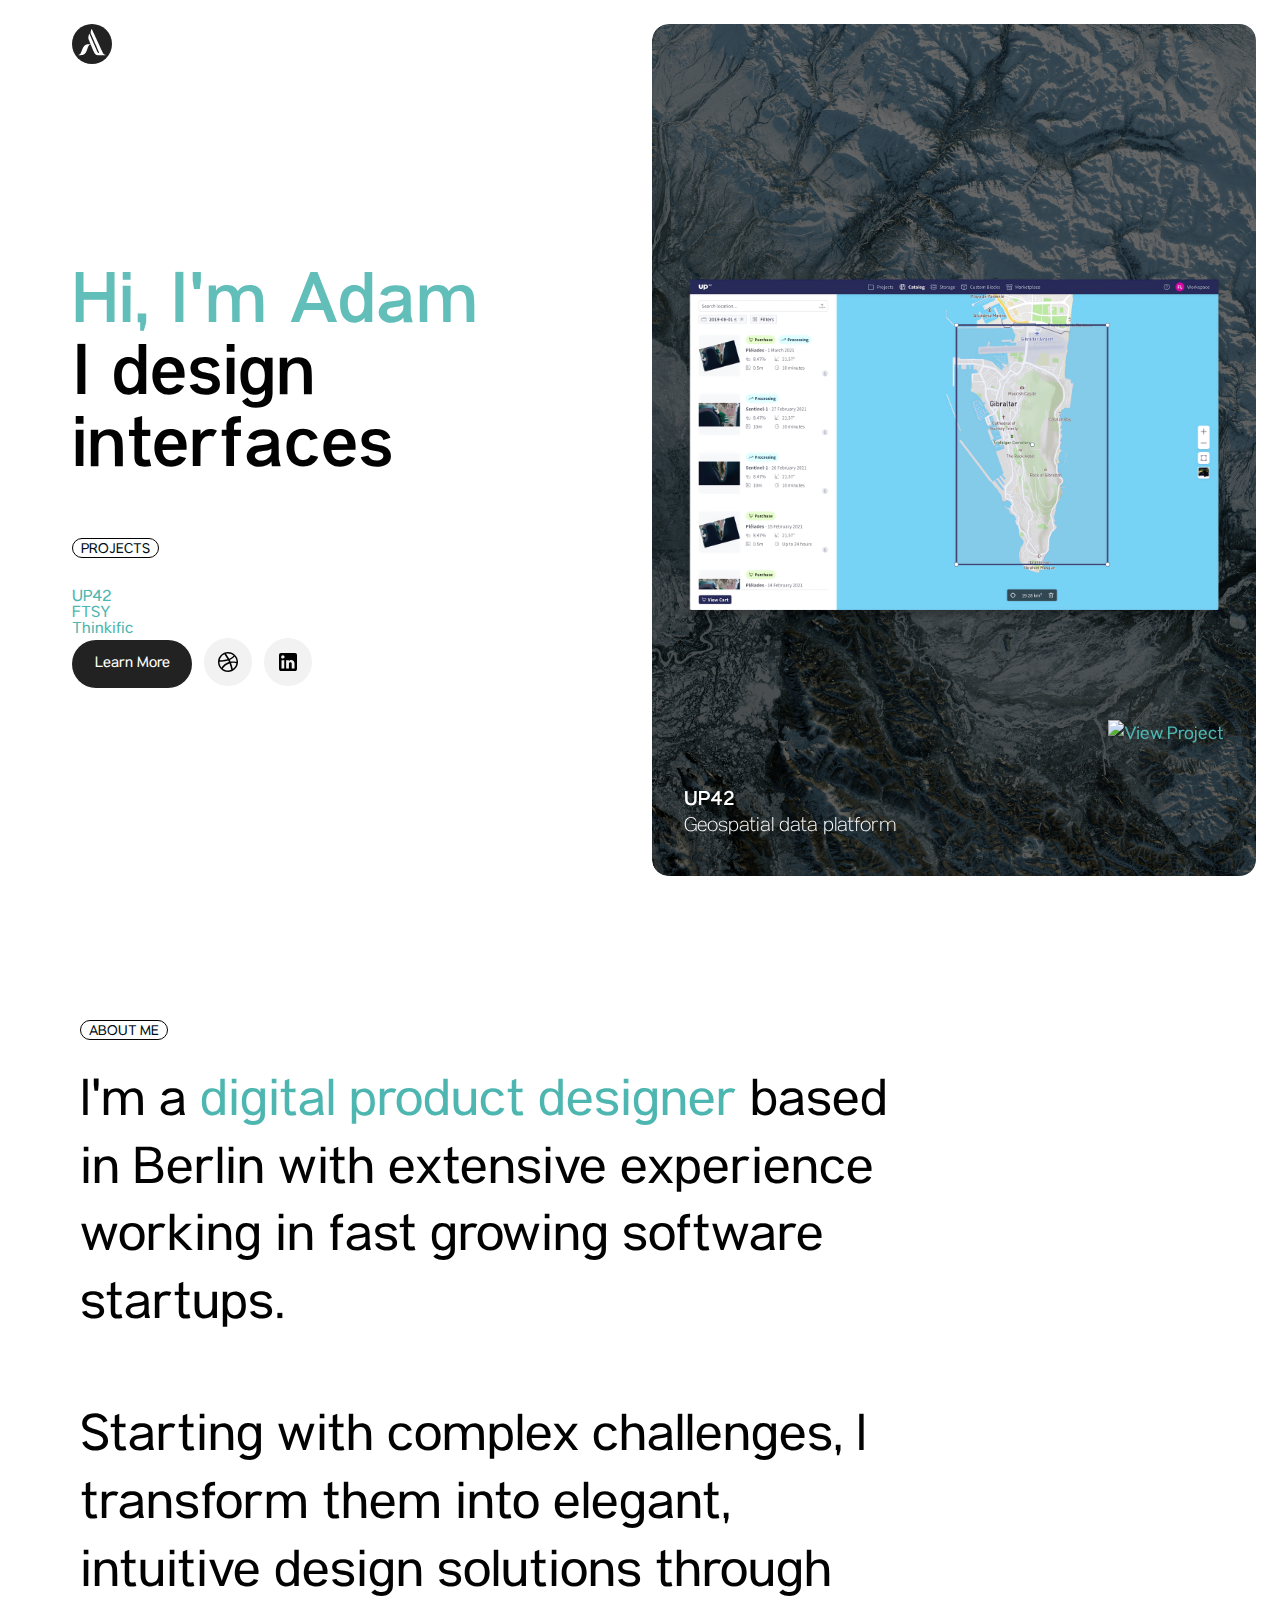
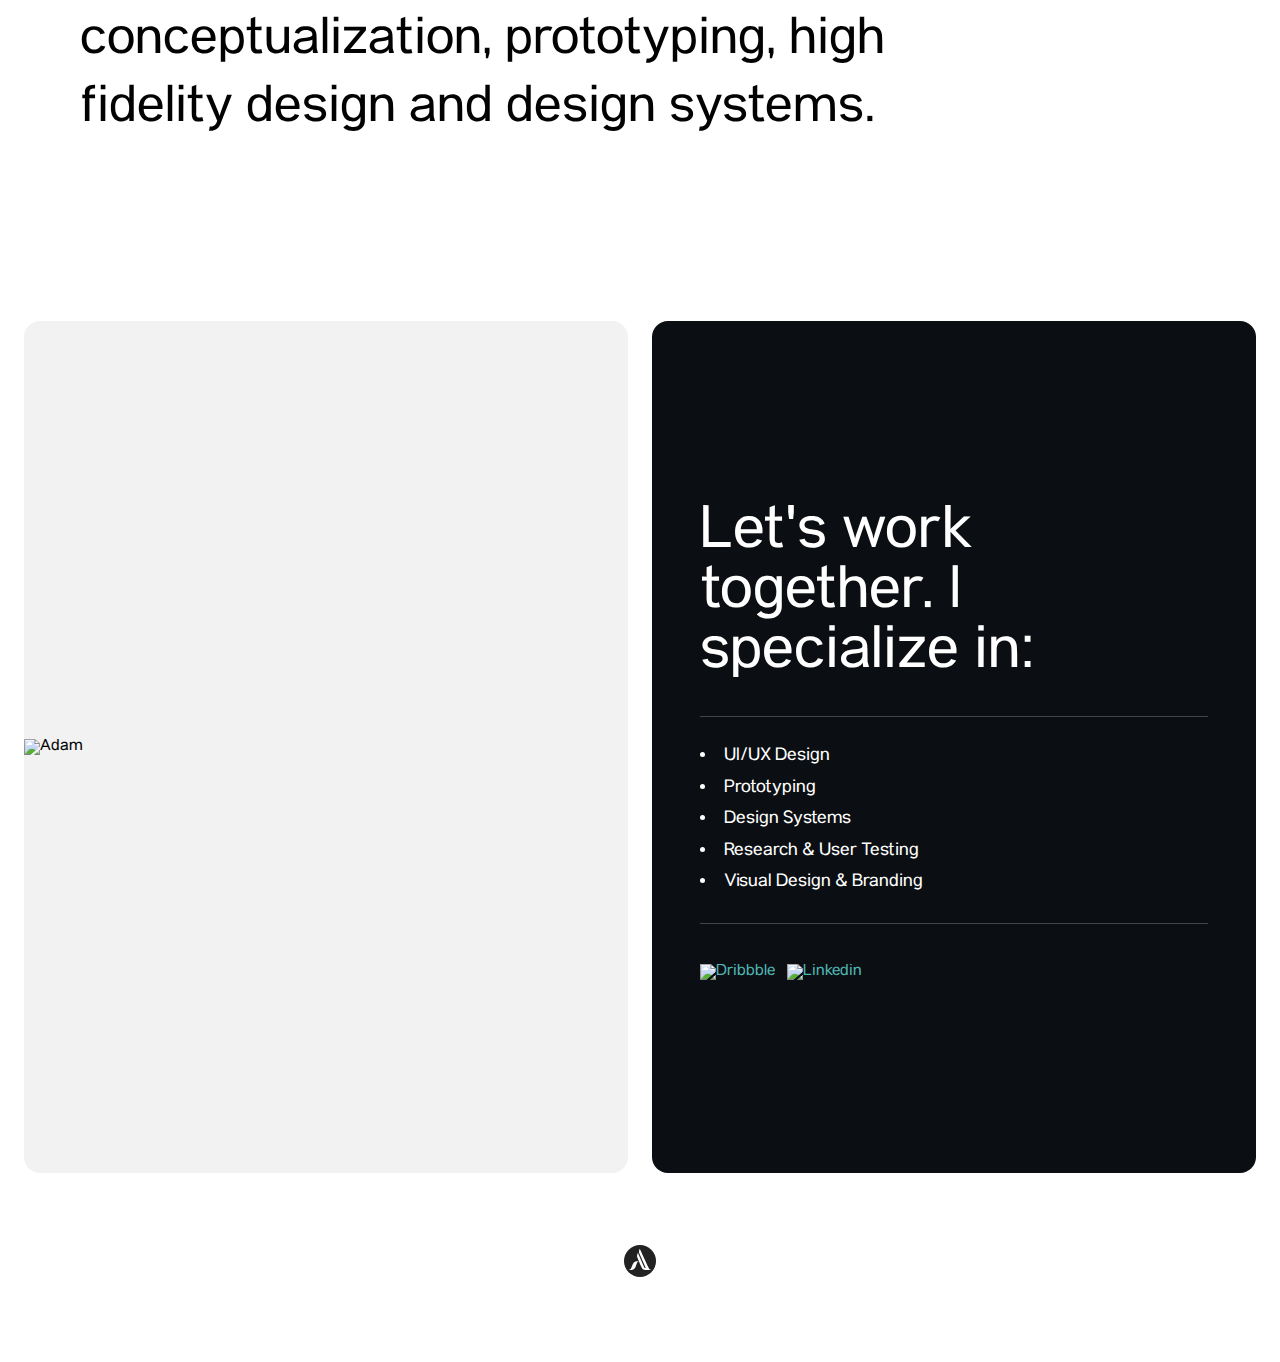
==== commit 6bccbfc1: "Sitewide Updates Jan 2024" ====
--- a/index.html
+++ b/index.html
@@ -37,8 +37,8 @@
 <body>
 
 <div class="flex-container">
-	<div class="flex-child">
-		<div class="contents">
+	<div class="flex-child" style="background: #FFF;">
+		<div class="contents home">
 		    <a href="index.html"><img src="images/logo.svg" width="40" height="40" class="logo" alt="Adam Tester Product Designer"></a>
 	      	<h1><span>Hi, I'm Adam</span> I design interfaces</h1>
 		     <div id="heroslider-pager">
@@ -51,8 +51,8 @@
 		    </div>
 		    <div class="links">
 		    	<a class="button" href="#about">Learn More</a>
-		    	<a class="icon" href="https://dribbble.com/adaaam" target="_blank"><img src="images/icon-dribbble.svg" width="48" height="48" alt="Dribbble"></a>
-		    	<a class="icon" href="https://www.linkedin.com/in/adam-tester-50ab0ba7/" target="_blank"><img src="images/icon-linkedin.svg" width="48" height="48" alt="Linkedin"></a>
+		    	<a class="icon" href="https://dribbble.com/adaaam" target="_blank"><img src="images/icon-dribbble-gr.svg" width="48" height="48" alt="Dribbble"></a>
+		    	<a class="icon" href="https://www.linkedin.com/in/adam-tester-50ab0ba7/" target="_blank"><img src="images/icon-linkedin-gr.svg" width="48" height="48" alt="Linkedin"></a>
 			</div>
 		</div>
 	</div>
@@ -60,19 +60,22 @@
 	<div class="flex-child">
       <div class="header-img">
         <ul class="rslides" id="heroslider">
-            <li style="background-image: url(images/up42-index.png); background-position:left  center;" data-type="background" data-speed="5">
+            <li style="background-image: url(images/up42-index.png);" data-type="background" data-speed="5">
+            	<img src="images/catalog.png" alt="Geospatial Platform">
             	<h3>UP42</h3>
             	<p>Geospatial data platform</p>
             	<a href="up42.html"><img src="images/icon-right_arrow.svg" width="40" height="40" alt="View Project"></a>
             	<a class="link" href="up42.html">View Project &#x2192;</a>
             </li>
-            <li style="background-image: url(images/ftsy-index.png); background-position: center;" data-type="background" data-speed="5">
+            <li style="background-color: #BFA776;" data-type="background" data-speed="5">
+            	<img src="images/ftsy-index.png" alt="FTSY App">
             	<h3>FTSY</h3>
             	<p>iOS shoe shopping app</p>
             	<a href="ftsy.html"><img src="images/icon-right_arrow.svg" width="40" height="40" alt="View Project"></a>
             	<a class="link" href="ftsy.html">View Project &#x2192;</a>
             </li>    
-            <li style="background-image: url(images/onboarding-index.png); background-position: center;" data-type="background" data-speed="5">
+            <li style="background-color: #43013C;" data-type="background" data-speed="5">
+            	<img src="images/onboarding-1.png" alt="Onboarding">
             	<h3>Thinkific</h3>
             	<p>Online course creation platform</p>
             	<a href="thinkific.html"><img src="images/icon-right_arrow.svg" width="40" height="40" alt="View Project"></a>
@@ -113,9 +116,9 @@
 	</div>
 </div>
 
-        <footer>
-                <a class="logo" href="index.html"><img src="images/logo.svg" width="32" height="32"></a>
-        </footer>
+<footer>
+        <a class="logo" href="index.html"><img src="images/logo.svg" width="32" height="32"></a>
+</footer>
 
 </body>
 </html>--- a/css/style.css
+++ b/css/style.css
@@ -9,7 +9,7 @@
 	}
 
 body {
-	font: 100% 'Aileron', Helvetica, Arial, sans-serif;
+	font: 100% 'AndersonGrotesk', Helvetica, Arial, sans-serif;
 	color: #020202;
 	line-height: 1;
 	margin: 0;
@@ -37,26 +37,26 @@
 /* Type */
 
 @font-face {
-	font-family:"Aileron"; 
-	src: url(../type/aileron/Aileron-UltraLight.otf);
+	font-family:"AndersonGrotesk"; 
+	src: url(../type/Anderson-Grotesk/AndersonGrotesk-Light.otf);
 	font-weight: 300;
 	}
 
 @font-face {
-	font-family:"Aileron"; 
-	src: url(../type/aileron/Aileron-Light.otf);
+	font-family:"AndersonGrotesk"; 
+	src: url(../type/Anderson-Grotesk/AndersonGrotesk.otf);
 	font-weight: 400;
 	}
 
 @font-face {
-	font-family:"Aileron"; 
-	src: url(../type/aileron/Aileron-Regular.otf);
+	font-family:"AndersonGrotesk"; 
+	src: url(../type/Anderson-Grotesk/AndersonGrotesk-Bold.otf);
 	font-weight: 500;
 	}
 
 @font-face {
-	font-family:"Aileron"; 
-	src: url(../type/aileron/Aileron-Bold.otf);
+	font-family:"AndersonGrotesk"; 
+	src: url(../type/Anderson-Grotesk/AndersonGrotesk-Ultrabold.otf);
 	font-weight: 600;
 	}
 
@@ -73,14 +73,15 @@
 	}
 	
 h1, h2 {
-	font-size: 2.5em;
+	font-size: 2.5em
 	line-height: 1;
 	}
 
 h1 {
 	margin-bottom: 0.75em;
-	font-weight: 600;
-	font-size: 60px;
+	font-weight: 500;
+	font-size: 72px;
+	line-height: 1;
 	}
 
 h2 {
@@ -103,7 +104,6 @@
     width: 100%;
     margin: 24px auto 24px;
     font-size: 1.125em;
-    opacity: 0.7;
 	}
 
 .overline {
@@ -114,7 +114,7 @@
 	font-weight: 400;
 	border: 1px solid #020202;
 	border-radius: 16px;
-	padding: 4px 8px 4px;
+	padding: 4px 8px 0;
 	line-height: 1;
 	display: inline-block;
 	}
@@ -137,35 +137,8 @@
 	}
 
 .contents .project-intro h1 {
-	margin-top: 16px;
+	margin-top: 0;
 	margin-bottom: 32px;
-	}
-
-.project-info {
-	padding: 60px 0;
-	margin: 0 auto;
-	max-width: 650px;
-	}
-
-.project-image {
-	margin-top: 75px;
-	}
-
-.project-info .intro {
-	font-size: 24px;
-	font-weight: 600;
-	opacity: 1;
-	}
-
-.project-img {
-    width: 100%;
-    text-align: center;
-	}
-
-.project-img img {
-	width: 650px;
-	position: relative;
-    bottom: -3px;
 	}
 
 .contact h2 {
@@ -191,11 +164,9 @@
 	background: transparent url(../images/icon-diagonal-arrow-right-up.svg) no-repeat top right;  
 	}
 
-@media screen and (min-width: 641px) {
-.project-image {
-	margin-top: 100px;
-	}
-}
+.nav {
+	padding: 24px 24px 0;
+	}
 
 @media screen and (min-width: 1025px) {
 p {
@@ -217,30 +188,13 @@
 	font-weight: 400;
 	}
 
-.project-info {
-	padding: 120px 0;
-	position: relative;
-	}
-
-.project-img {
-	float: left;
-	overflow: hidden;
-    width: 50%;
-    bottom: -3px; 
-    right: 0;
-    position: absolute;
-    max-width: 740px;
-    padding-left: 1.875em;
-	padding-right: 8%;
-	}
-
-.project-img img {
-	width: 100%;
-	}
-
 .contact h2 {
 	font-size: 60px;
 	line-height: 1;
+	}
+
+.nav {
+	padding: 24px 72px 0;
 	}
 }
 
@@ -318,10 +272,12 @@
 	background: #222;
 	color: #FFF;
 	display: inline-block;
-	padding: 1em;
+	padding: 1em 1.5em;
 	border-radius: 32px;
 	font-size: 15px;
 	font-weight: 400;
+	height: 48px;
+	line-height: 1.3;
 	}
 	
 .button:hover {
@@ -345,6 +301,8 @@
 
 .container .flex-container {
 	min-height: initial;
+	padding-left: 0;
+    padding-right: 0;
 	}
 
 .container .flex-child {
@@ -366,7 +324,7 @@
 	}
 
 .container.project-header {
-	padding-top: 32px;
+	padding-top: 40px;
 	padding-bottom: 40px;
 	}
 
@@ -431,13 +389,18 @@
 	}
 
 .contents h1 {
-	margin-bottom: 40px;
-	margin-top: 48px;
+	margin-bottom: 56px;
+	margin-top: 104px;
 	}
 
 .contents h1 span {
 	color: #62BEB9;
 	display: block;
+	}
+
+.contents.home {
+	padding-left: 0;
+	padding-top: 0;
 	}
 
 .row {
@@ -454,11 +417,6 @@
 	position: relative;
 	}
 
-.full {
-	padding-left: 1.875em;
-	padding-right: 1.875em;
-	}
-
 .header {
 	text-align: center;
 	margin: 0 24px;
@@ -466,7 +424,7 @@
 
 .header-img {
 	width: 100%;
-	height: 656px;
+	position: relative;
 	}
 
 .logo:hover {
@@ -477,15 +435,9 @@
 	position: static;
 	}
 
-.project-container {
-	max-width: 900px;
-	margin: 0 auto;
-	}
-
 .jumbo {
 	margin: 60px 24px 72px 24px;
 	}
-
 
 .row span, .home-intro span {
 	color: #4EB6B0;
@@ -561,7 +513,6 @@
 
 .container {
 	padding: 80px 48px;
-	margin: 32px;
 	}
 
 .project-header .contents {
@@ -570,7 +521,7 @@
 	}
 
 .flex-container {
-	padding: 32px;
+	padding: 24px;
 	display: flex;
 	position: relative;
 	min-height: 720px;
@@ -588,7 +539,7 @@
 	}
 
 .flex-child:first-child {
-    margin-right: 32px;
+    margin-right: 24px;
     margin-bottom: 0;
 	} 
 
@@ -597,13 +548,13 @@
 	}
 
 .flex-container.reverse { 
-	padding: 0 32px;
+	padding: 0 24px;
 	}
 
 .flex-container.reverse .flex-child:nth-child(1) { 
 	order: initial; 
 	margin-top: 0;
-	margin-right: 32px;
+	margin-right: 24px;
 	}
 
 .minimal .contents {
@@ -612,11 +563,17 @@
 
 .contents {
 	padding: 40px 48px 48px;
+	}
+
+.contents.home {
+	padding-left: 48px;
+	padding-right: 32px;
 	}
 
 .container.project-header {
 	padding-left: 0;
 	padding-right: 0;
+	padding-top: 0;
 	}
 
 .jumbo {
@@ -624,7 +581,7 @@
 	}
 	
 .logo{
-	top: 40px;
+	top: 0;
 	left: 48px;
 	position: absolute;
 	}
@@ -636,6 +593,10 @@
 	height: 100%;
 	}
 
+.header {
+	margin: 0 80px;
+	}
+
 .header-img {
 	height: 100%;
 	}
@@ -651,28 +612,6 @@
 	}
 }
 
- /* Portfolio Pages */
-
-.project-bg {
-	background: #F2F2F2;
-	margin: 60px 0;
- 	}
-
-.project-bg:last-of-type {
-	margin-bottom: 0;
- 	}
-
-.mobile-mockup {
-	margin-top: 50px;
-	}
-
-
-@media screen and (min-width: 1025px) {
-.project-bg {
-	margin: 120px 0;
- 	}
-}
-}
 
 /* Misc */
 
@@ -692,6 +631,12 @@
 	width: 100%;
 	height: 100%;
   	}
+
+ .rslides img {
+  	width: 90%;
+  	display: block;
+  	margin: 10% auto;
+	}
 
 .rslides li {
 	-webkit-backface-visibility: hidden;
@@ -704,6 +649,7 @@
 	height: 100%;
 	border-radius: 16px;
 	color: #fff;
+	padding-bottom: 32px;
  	}
 
  .rslides li h3 {
@@ -722,8 +668,8 @@
 
  .rslides_nav {
 	z-index: 1000;
-	bottom: 64px;
-	left: 32px;
+	position: absolute;
+	bottom: 24px;
 	}
 
  .rslides_nav:hover {
@@ -731,24 +677,23 @@
  	}
 
  .rslides_nav.prev {
- 	position: relative;
  	background: url(../images/icon-left_arrow.svg) no-repeat;
  	background-size: 40px;
  	width: 40px;
  	height: 40px;
  	color: transparent;
 	display: inline-block;
-	margin-right: 8px;
+	right: 72px;
 	}
 
  .rslides_nav.next {
- 	position: relative;
  	background: url(../images/icon-right_arrow.svg) no-repeat;
  	background-size: 40px;
  	width: 40px;
  	height: 40px;
  	color: transparent;
  	display: inline-block;
+ 	right: 24px;
 	}
 
 .rslides li:first-child {
@@ -757,7 +702,7 @@
 	float: left;
 	}
 
-.rslides img {
+.rslides a img {
 	display: none;
  	}
 
@@ -769,7 +714,7 @@
 	margin-left: 24px;
 	}
 
-.rslides img:hover {
+.rslides a img:hover {
  	opacity: 0.5;
  	}
 
@@ -834,12 +779,29 @@
 	}
 
 @media screen and (min-width: 1025px) {
+.rslides .frame {
+	position: relative;
+	}
+
+.rslides img {
+	position: absolute;
+	top: 50%;
+  	left: 50%;
+  	width: 90%;
+  	transform: translate(-50%, -50%);
+  	margin: 0;
+	}
+
 .rslides li h3 {
- 	margin: 40px 0 0 40px;
+ 	position: absolute;
+ 	bottom: 64px;
+ 	margin-left: 32px;
  	}
 
 .rslides li p {
- 	margin-left: 40px;
+ 	position: absolute;
+ 	bottom: 24px;
+ 	margin-left: 32px;
  	}
 
 .rslides_nav {
@@ -860,11 +822,15 @@
 	display: inline-block;
 	}
 
-.rslides img {
+.rslides a img {
 	position: absolute;
-	right: 48px;
-	top: 40px;
+	right: 32px;
+	bottom: 40px;
+	top: initial;
+	left: initial;
+	transform: none;
 	display: block;
+	width: initial;
  	}
 
 .rslides .link {
